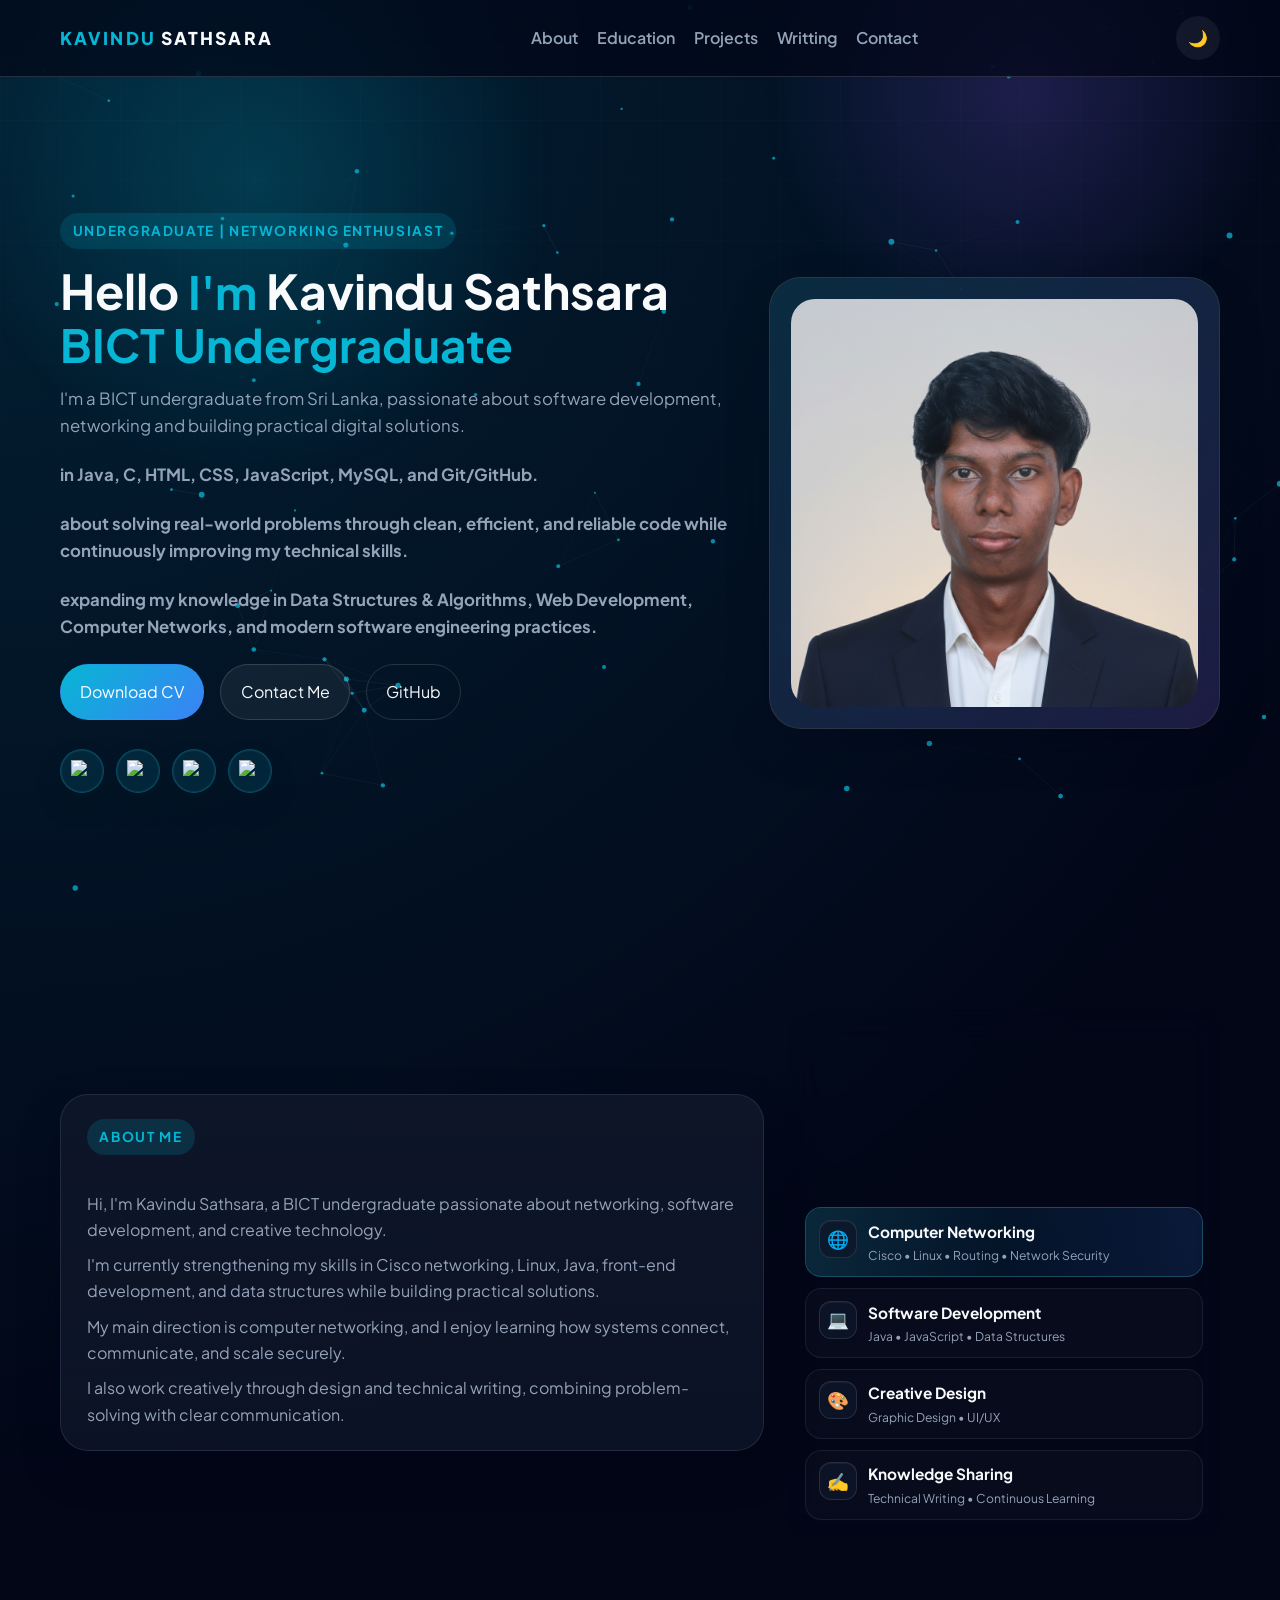
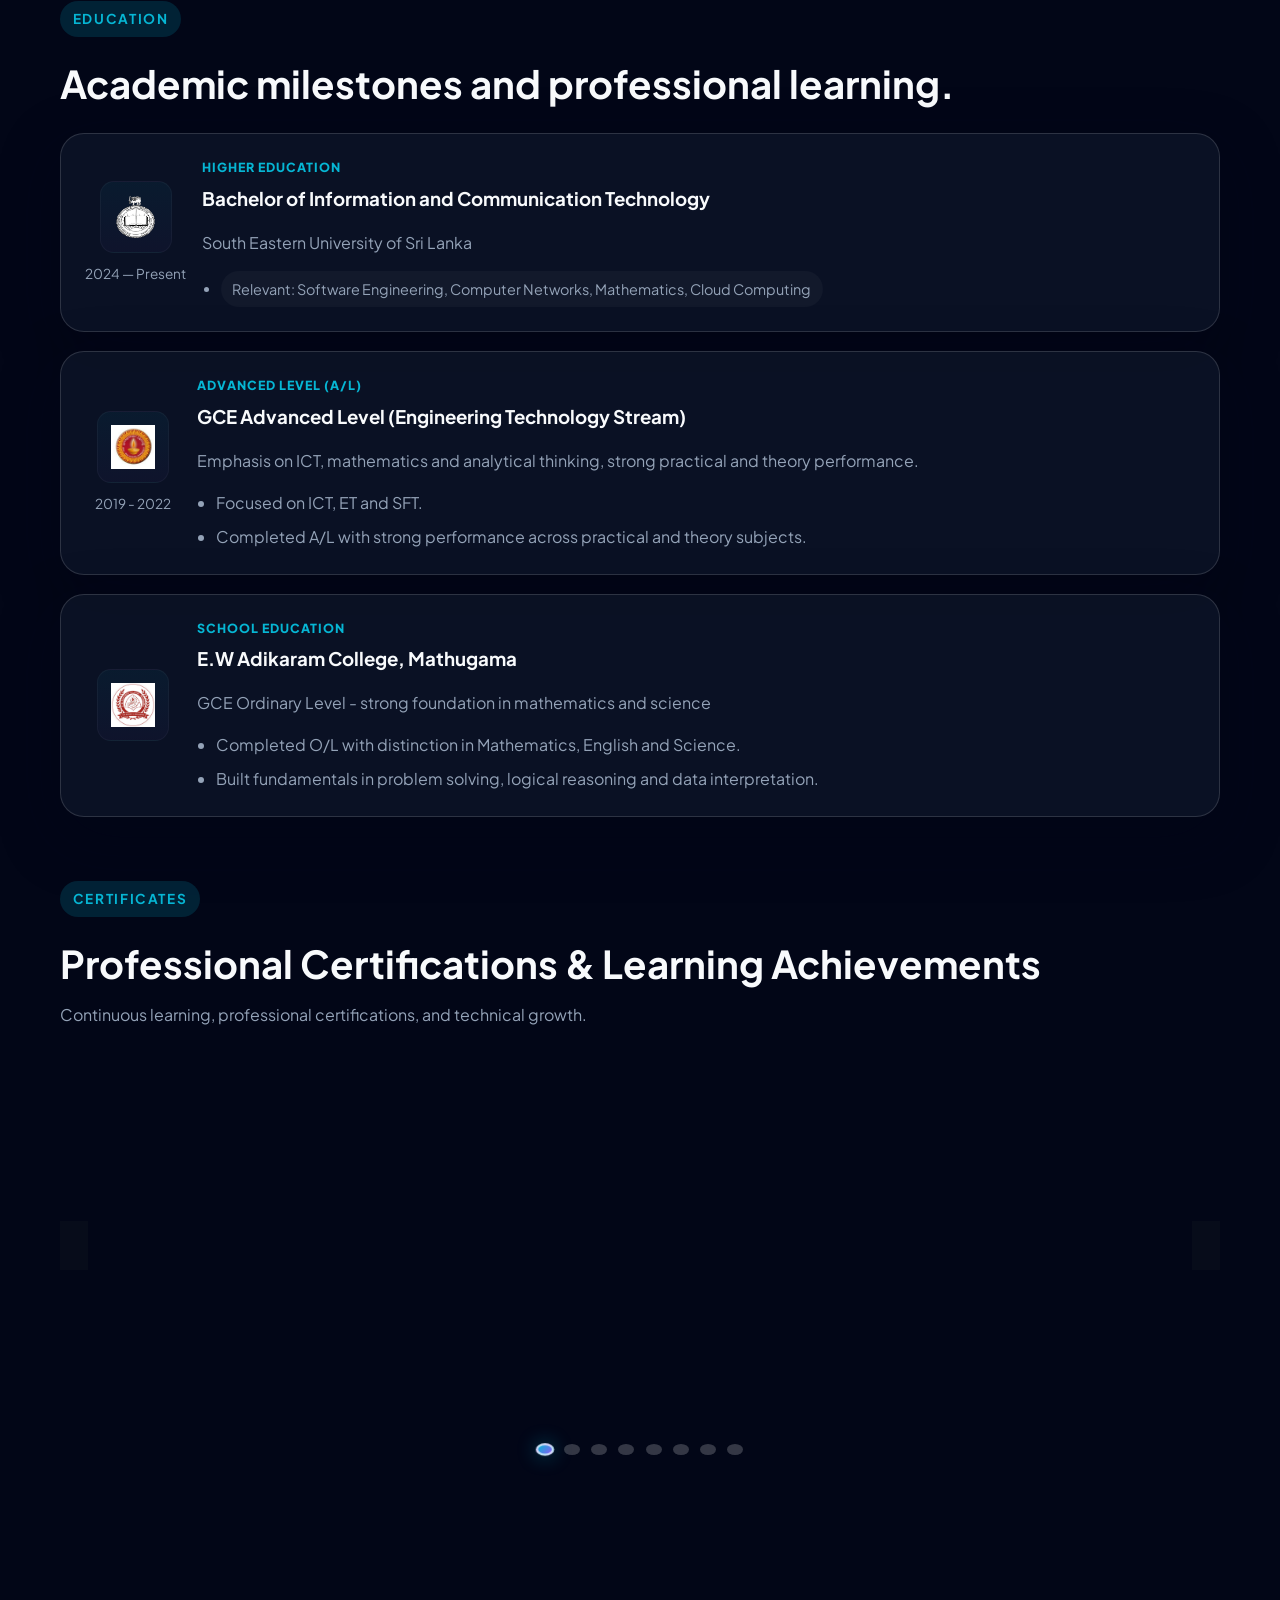
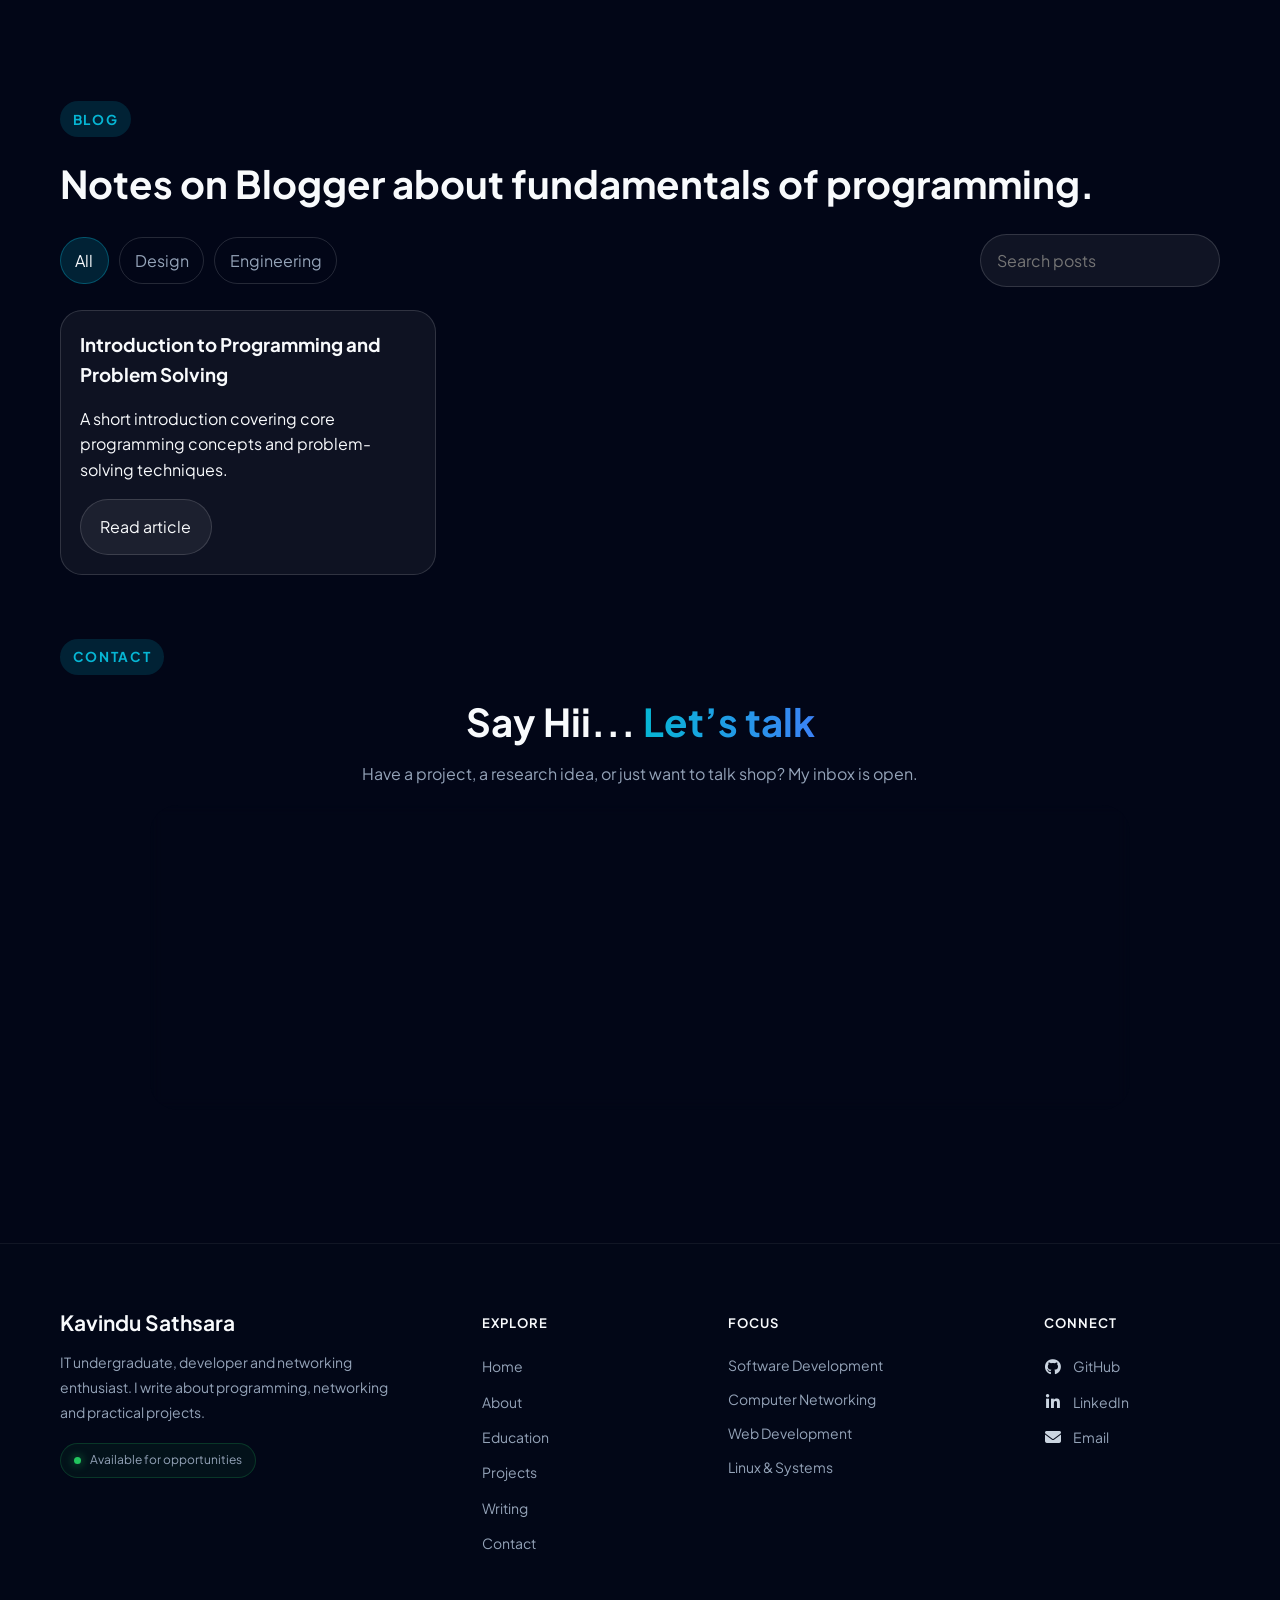
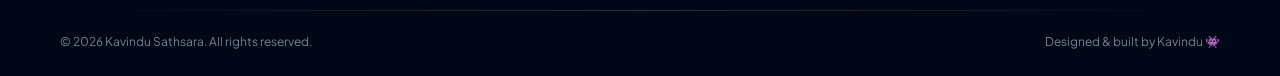
==== index.html @ 5a69f0b5 "Add files via upload" ====
<!DOCTYPE html>
<html lang="en">
  <head>
    <meta charset="UTF-8" />
    <meta name="viewport" content="width=device-width, initial-scale=1.0" />
    <meta name="description" content="A premium developer portfolio with glassmorphism, motion, and a polished dark/light experience." />
    <meta name="theme-color" content="#020617" />
    <meta property="og:title" content="Arielle Chen | Senior Frontend Engineer" />
    <meta property="og:description" content="Crafting elegant user experiences with modern frontend engineering." />
    <meta property="og:type" content="website" />
    <meta property="og:image" content="https://images.unsplash.com/photo-1516321497487-e288fb19713f?auto=format&fit=crop&w=1200&q=80" />
    <meta name="twitter:card" content="summary_large_image" />
    <meta name="twitter:title" content="Arielle Chen | Senior Frontend Engineer" />
    <meta name="twitter:description" content="Crafting elegant user experiences with modern frontend engineering." />
    <link rel="canonical" href="https://example.com/" />
    <link rel="preconnect" href="https://fonts.googleapis.com" />
    <link rel="preconnect" href="https://fonts.gstatic.com" crossorigin />
    <link href="https://fonts.googleapis.com/css2?family=Fira+Code:wght@400;500;700&family=Outfit:wght@400;500;700;800&family=Plus+Jakarta+Sans:wght@400;500;600;700;800&display=swap" rel="stylesheet" />
    <link rel="stylesheet" href="css/style.css" />
    <link rel="stylesheet" href="css/animations.css" />
    <link rel="stylesheet" href="css/responsive.css" />
    <link rel="stylesheet" href="https://cdnjs.cloudflare.com/ajax/libs/font-awesome/6.7.2/css/all.min.css" />
    <title>Kavindu Sathsara | Undergraduate</title>
  </head>
  <body>
    <a class="skip-link" href="#main">Skip to content</a>
    <div class="progress-bar"></div>
    <div class="preloader"><div class="ring"></div></div>
    <canvas id="particles"></canvas>

    <div class="command-palette" id="command-palette">
      <div class="command-card">
        <input type="text" id="command-input" placeholder="Type a command or press Esc to close" aria-label="Command palette" />
        <div class="command-ops">
          <div class="command-item">Go to About</div>
          <div class="command-item">Go to Projects</div>
          <div class="command-item">Go to Contact</div>
        </div>
      </div>
    </div>

    <header class="header">
      <div class="container navbar">
        <a class="logo" href="#home" aria-label="Go to home"><span>Kavindu </span>SATHSARA</a>
        <nav class="nav-links" aria-label="Primary navigation">
          <a href="#about">About</a>
          <a href="#education">Education</a>
          <a href="#projects">Projects</a>
          <a href="#blog">Writting</a>
          <a href="#contact">Contact</a>
        </nav>
        <div class="nav-actions">
          <button class="theme-toggle" type="button" aria-label="Toggle theme">🌙</button>
          <button class="menu-toggle" type="button" aria-label="Open menu">☰</button>
        </div>
      </div>
      <div class="container mobile-nav">
        <a href="#about">About</a>
        <a href="#education">Education</a>
        <a href="#projects">Projects</a>
        <a href="#blog">Writting</a>
        <a href="#contact">Contact</a>
      </div>
    </header>

    <main id="main">
      <section id="home" class="hero section-shell">
        <div class="container hero-grid">
          <div class="hero-copy reveal">
            <div class="section-eyebrow">Undergraduate | Networking Enthusiast </div>
            <h1>Hello <span class="accent">I'm</span> Kavindu Sathsara<br /><span class="accent" data-typing>Undergraduate</span></h1>
            <p>I'm a BICT undergraduate from Sri Lanka, passionate about software development, networking and building practical digital solutions.</p>
            <p><strong> in Java, C, HTML, CSS, JavaScript, MySQL, and Git/GitHub.</strong></p>
            <p><strong> about solving real-world problems through clean, efficient, and reliable code while continuously improving my technical skills.</strong></p>
            <p><strong> expanding my knowledge in Data Structures & Algorithms, Web Development, Computer Networks, and modern software engineering practices.</strong></p>
            </p>
            <div class="hero-actions">
              <a class="btn btn-primary magnetic" href="assets/Resume.pdf" download>Download CV</a>
              <a class="btn btn-secondary magnetic" href="#contact">Contact Me</a>
              <a class="btn btn-ghost magnetic" href="https://github.com/Kavindu-Sathsara" target="_blank" rel="noreferrer">GitHub</a>
            </div>
            <div class="social-row">
              <a class="social-pill" href="https://github.com/Kavindu-Sathsara" target="_blank" rel="noreferrer" aria-label="GitHub">
                <img src="https://img.icons8.com/ios-glyphs/48/000000/github.png" alt="GitHub" width="22" height="22" />
              </a>
              <a class="social-pill" href="https://www.linkedin.com/in/kavindu-sathsara-393956353/?skipRedirect=true" target="_blank" rel="noreferrer" aria-label="LinkedIn">
                <img src="https://img.icons8.com/ios-glyphs/48/000000/linkedin.png" alt="LinkedIn" width="22" height="22" />
              </a>
              <a class="social-pill" href="mailto:sathsara77kavindu@gmail.com" aria-label="Email">
                <img src="https://img.icons8.com/ios-glyphs/48/000000/email.png" alt="Email" width="22" height="22" />
              </a>
              <a class="social-pill" href="https://www.blogger.com/profile/10187945015460676433" target="_blank" rel="noreferrer" aria-label="Blogger">
                <img src="https://img.icons8.com/ios-glyphs/48/000000/blogger.png" alt="Blogger" width="22" height="22" />
              </a>
            </div>
          </div>
          <div class="hero-visual reveal">
            <div class="orb blob"></div>
            <div class="hero-card glass">
              <img class="hero-image" src="./assets/images/heroimg.jpg" alt="Portrait of Arielle Chen" loading="eager" />
            </div>
          </div>
        </div>
      </section>

      <section id="about" class="section-shell">
        <div class="container about-grid">
          <div class="section-card reveal about-content">
            <div class="section-heading">
              <div class="section-eyebrow">About Me</div>
            </div>

            <div class="about-summary">
              <p>Hi, I'm Kavindu Sathsara, a BICT undergraduate passionate about networking, software development, and creative technology.</p>
              <p>I'm currently strengthening my skills in Cisco networking, Linux, Java, front-end development, and data structures while building practical solutions.</p>
              <p>My main direction is computer networking, and I enjoy learning how systems connect, communicate, and scale securely.</p>
              <p>I also work creatively through design and technical writing, combining problem-solving with clear communication.</p>
            </div>
          </div>

          <aside class="focus-panel reveal" aria-label="My focus areas">
            <div class="focus-card glass">
              <div class="focus-header">
                <span class="focus-kicker">Core strengths</span>
                <h3>MY FOCUS</h3>
              </div>

              <div class="network-visual" aria-hidden="true">
                <span class="node node-1"></span>
                <span class="node node-2"></span>
                <span class="node node-3"></span>
                <span class="node node-4"></span>
                <span class="node node-5"></span>
                <span class="connection c-1"></span>
                <span class="connection c-2"></span>
                <span class="connection c-3"></span>
                <span class="connection c-4"></span>
              </div>

              <div class="focus-list">
                <article class="focus-item focus-primary">
                  <div class="focus-icon">🌐</div>
                  <div class="focus-copy">
                    <h4>Computer Networking</h4>
                    <p>Cisco • Linux • Routing • Network Security</p>
                  </div>
                </article>

                <article class="focus-item">
                  <div class="focus-icon">💻</div>
                  <div class="focus-copy">
                    <h4>Software Development</h4>
                    <p>Java • JavaScript • Data Structures</p>
                  </div>
                </article>

                <article class="focus-item">
                  <div class="focus-icon">🎨</div>
                  <div class="focus-copy">
                    <h4>Creative Design</h4>
                    <p>Graphic Design • UI/UX</p>
                  </div>
                </article>

                <article class="focus-item">
                  <div class="focus-icon">✍️</div>
                  <div class="focus-copy">
                    <h4>Knowledge Sharing</h4>
                    <p>Technical Writing • Continuous Learning</p>
                  </div>
                </article>
              </div>
            </div>
          </aside>
        </div>
      </section>

      <section id="education" class="section-shell">
        <div class="container">
          <div class="section-heading reveal">
            <div class="section-eyebrow">Education</div>
            <h2>Academic milestones and professional learning.</h2>
          </div>

          <div class="education-stack reveal">
            <article class="education-card section-card">
              <div class="edu-card">
                <div class="edu-media">
                  <div class="edu-icon">
                    <img src="./assets/icons/SEUSL.png" alt="University logo" />
                  </div>
                  <div class="edu-dates">2024 — Present</div>
                </div>
                <div class="edu-content">
                  <div class="edu-eyebrow">Higher Education</div>
                  <h3>Bachelor of Information and Communication Technology</h3>
                  <p class="muted">South Eastern University of Sri Lanka</p>
                  <ul class="edu-tags">
                    <li>Relevant: Software Engineering, Computer Networks, Mathematics, Cloud Computing</li>
                  </ul>
                </div>
              </div>
            </article>

            <article class="education-card section-card">
              <div class="edu-card">
                <div class="edu-media">
                  <div class="edu-icon">
                    <img src="./assets/icons/Ananda.jpg" alt="A/L logo" />
                  </div>
                  <div class="edu-dates">2019 - 2022</div>
                </div>
                <div class="edu-content">
                  <div class="edu-eyebrow">Advanced Level (A/L)</div>
                  <h3>GCE Advanced Level (Engineering Technology Stream)</h3>
                  <p class="muted">Emphasis on ICT, mathematics and analytical thinking, strong practical and theory performance.</p>
                  <ul>
                    <li>Focused on ICT, ET and SFT.</li>
                    <li>Completed A/L with strong performance across practical and theory subjects.</li>
                  </ul>
                </div>
              </div>
            </article>

            <article class="education-card section-card">
              <div class="edu-card">
                <div class="edu-media">
                  <div class="edu-icon">
                    <img src="./assets/icons/Adikaram.jpg" alt="School logo" />
                  </div>
                </div>
                <div class="edu-content">
                  <div class="edu-eyebrow">School Education</div>
                  <h3>E.W Adikaram College, Mathugama</h3>
                  <p class="muted">GCE Ordinary Level - strong foundation in mathematics and science</p>
                  <ul>
                    <li>Completed O/L with distinction in Mathematics, English and Science.</li>
                    <li>Built fundamentals in problem solving, logical reasoning and data interpretation.</li>
                  </ul>
                </div>
              </div>
            </article>
          </div>
        </div>
      </section>

      <section id="certificates" class="section-shell">
        <div class="container">
          <div class="section-heading reveal">
            <div class="section-eyebrow">Certificates</div>
            <h2>Professional Certifications &amp; Learning Achievements</h2>
            <p>Continuous learning, professional certifications, and technical growth.</p>
          </div>

          <div class="certificate-carousel reveal">
            <div class="certificate-viewport">
              <div class="certificate-track" id="certificate-carousel" aria-live="polite">
                <!-- Slides populated by JavaScript -->
              </div>

              <button class="carousel-control carousel-prev" type="button" aria-label="Previous certificate">❮</button>
              <button class="carousel-control carousel-next" type="button" aria-label="Next certificate">❯</button>
            </div>

            <div class="carousel-indicators" id="carousel-indicators" aria-label="Certificate slides"></div>
          </div>
        </div>
      </section>

      <section id="skills" class="section-shell">
        <div class="container">
          <div class="section-heading reveal">
            <!-- <div class="section-eyebrow">Skills</div> -->

          </div>
          <div class="skill-carousel reveal" aria-label="Skills carousel">
            <div class="skill-track">
              <span class="skill-pill html"><img src="https://img.icons8.com/color/48/000000/html-5--v1.png" alt="HTML" /><span>HTML</span></span>
              <span class="skill-pill css"><img src="https://img.icons8.com/color/48/000000/css3.png" alt="CSS" /><span>CSS</span></span>
              <span class="skill-pill js"><img src="https://img.icons8.com/color/48/000000/javascript.png" alt="JavaScript" /><span>JavaScript</span></span>
              <span class="skill-pill java"><img src="https://img.icons8.com/color/48/000000/java-coffee-cup-logo.png" alt="Java" /><span>Java</span></span>
              <span class="skill-pill javafx"><img src="https://img.icons8.com/color/48/000000/java-coffee-cup-logo.png" alt="JavaFX" /><span>JavaFX</span></span>
              <span class="skill-pill python"><img src="https://img.icons8.com/color/48/000000/python.png" alt="Python" /><span>Python</span></span>
              <span class="skill-pill git"><img src="https://img.icons8.com/color/48/000000/git.png" alt="Git" /><span>Git</span></span>
              <span class="skill-pill github"><img src="https://img.icons8.com/ios-glyphs/48/000000/github.png" alt="GitHub" /><span>GitHub</span></span>
              <span class="skill-pill html"><img src="https://img.icons8.com/color/48/000000/html-5--v1.png" alt="HTML" /><span>HTML</span></span>
              <span class="skill-pill css"><img src="https://img.icons8.com/color/48/000000/css3.png" alt="CSS" /><span>CSS</span></span>
              <span class="skill-pill js"><img src="https://img.icons8.com/color/48/000000/javascript.png" alt="JavaScript" /><span>JavaScript</span></span>
              <span class="skill-pill java"><img src="https://img.icons8.com/color/48/000000/java-coffee-cup-logo.png" alt="Java" /><span>Java</span></span>
              <span class="skill-pill javafx"><img src="https://img.icons8.com/color/48/000000/java-coffee-cup-logo.png" alt="JavaFX" /><span>JavaFX</span></span>
              <span class="skill-pill python"><img src="https://img.icons8.com/color/48/000000/python.png" alt="Python" /><span>Python</span></span>
              <span class="skill-pill git"><img src="https://img.icons8.com/color/48/000000/git.png" alt="Git" /><span>Git</span></span>
              <span class="skill-pill github"><img src="https://img.icons8.com/ios-glyphs/48/000000/github.png" alt="GitHub" /><span>GitHub</span></span>
            </div>
          </div>
        </div>
      </section>

      <!-- <section id="projects" class="section-shell">
        <div class="container">
          <div class="section-heading reveal">
            <div class="section-eyebrow">Projects</div>
            <h2>Selected work with measurable product impact.</h2>
            <p>Each project balances storytelling, precision engineering, and a strong product lens.</p>
          </div>
          <div class="filter-row reveal">
            <div class="filter-group">
              <button class="filter-chip active" type="button" data-filter="all">All</button>
              <button class="filter-chip" type="button" data-filter="web">Web</button>
              <button class="filter-chip" type="button" data-filter="security">Security</button>
              <button class="filter-chip" type="button" data-filter="product">Product</button>
            </div>
            <input class="search-input" id="project-search" type="search" placeholder="Search projects" aria-label="Search projects" />
          </div>
          <div class="project-grid">
            <article class="project-card section-card reveal" data-category="web" data-title="NeonOS" data-summary="A terminal-inspired operating system UI with immersive motion." tabindex="0">
              <h3>NeonOS</h3>
              <p>A terminal-inspired operating system UI with immersive motion.</p>
              <div class="meta"><span class="badge">HTML5</span><span class="badge">CSS3</span><span class="badge">JS</span></div>
              <div class="actions"><a class="btn btn-primary" href="#">Live Demo</a><a class="btn btn-ghost" href="#">GitHub</a></div>
            </article>
            <article class="project-card section-card reveal" data-category="security" data-title="Signal Vault" data-summary="A secure dashboard for privacy workflows and threat analytics." tabindex="0">
              <h3>Signal Vault</h3>
              <p>A secure dashboard for privacy workflows and threat analytics.</p>
              <div class="meta"><span class="badge">Security</span><span class="badge">Analytics</span></div>
              <div class="actions"><a class="btn btn-primary" href="#">Live Demo</a><a class="btn btn-ghost" href="#">GitHub</a></div>
            </article>
            <article class="project-card section-card reveal" data-category="product" data-title="Lumen Commerce" data-summary="Commerce experience focused on high-conversion storytelling." tabindex="0">
              <h3>Lumen Commerce</h3>
              <p>Commerce experience focused on high-conversion storytelling.</p>
              <div class="meta"><span class="badge">UX</span><span class="badge">Design</span><span class="badge">Performance</span></div>
              <div class="actions"><a class="btn btn-primary" href="#">Live Demo</a><a class="btn btn-ghost" href="#">GitHub</a></div>
            </article>
          </div>
        </div>
      </section> -->

      <section id="blog" class="section-shell">
        <div class="container">
          <div class="section-heading reveal">
            <div class="section-eyebrow">Blog</div>
            <h2>Notes on Blogger about fundamentals of programming.</h2>
          </div>
          <div class="filter-row reveal">
            <div class="filter-group">
              <button class="filter-chip active blog-filter" type="button" data-filter="all">All</button>
              <button class="filter-chip blog-filter" type="button" data-filter="design">Design</button>
              <button class="filter-chip blog-filter" type="button" data-filter="engineering">Engineering</button>
            </div>
            <input class="search-input" id="blog-search" type="search" placeholder="Search posts" aria-label="Search blog posts" />
          </div>
          <div class="blog-grid">
            <article class="blog-card reveal">
              <h3>Introduction to Programming and Problem Solving</h3>
              <p class="muted">A short introduction covering core programming concepts and problem-solving techniques.</p>
              <div class="actions"><a class="btn btn-secondary" href="https://kstechnexus.blogspot.com/2026/08/introduction-to-programming-and-problem.html" target="_blank" rel="noreferrer">Read article</a></div>
            </article>
          </div>
        </div>
      </section>

      <section id="contact" class="section-shell">
        <div class="container">
          <div class="section-heading reveal">
            <div class="section-eyebrow">Contact</div>
            <h2 class="contact-title">Say Hii... <span class="gradient">Let’s talk</span></h2>
            <p class="contact-sub">Have a project, a research idea, or just want to talk shop? My inbox is open.</p>
          </div>

          <div class="contact-hero glass reveal">
            <div class="contact-actions">
              <a class="btn btn-whatsapp" href="https://wa.me/94774213415" target="_blank" rel="noreferrer">WhatsApp Me</a>
              <a class="btn btn-outline" href="mailto:sathsaraa77kavindu@gmail.com">Schedule a Meeting</a>
            </div>

            <div class="contact-pills">
              <a class="contact-pill" href="mailto:sathsaraa77kavindu@gmail.com">✉ sathsaraa77kavindu@gmail.com</a>
              <div class="contact-pill">📞 +94 774 213 415</div>
              <div class="contact-pill">📍 Colombo, Sri Lanka</div>
            </div>

            <div class="contact-social">
              <a class="social-pill" href="https://github.com/Kavindu-Sathsara" target="_blank" rel="noreferrer"><img src="https://img.icons8.com/ios-glyphs/48/000000/github.png" alt="GitHub" width="20" height="20"/></a>
              <a class="social-pill" href="https://www.linkedin.com/in/kavindu-sathsara-393956353/?skipRedirect=true" target="_blank" rel="noreferrer"><img src="https://img.icons8.com/ios-glyphs/48/000000/linkedin.png" alt="LinkedIn" width="20" height="20"/></a>
              <a class="social-pill" href="mailto:sathsaraa77kavindu@gmail.com" aria-label="Email"><img src="https://img.icons8.com/ios-glyphs/48/000000/email.png" alt="Email" width="20" height="20"/></a>
              <a class="social-pill" href="https://www.blogger.com/profile/10187945015460676433" target="_blank" rel="noreferrer"><img src="https://img.icons8.com/ios-glyphs/48/000000/blogger.png" alt="Blogger" width="20" height="20"/></a>
            </div>
          </div>
        </div>
      </section>
    </main>

    <footer class="site-footer">
      <div class="container footer-main">

        <!-- Brand / About -->
        <div class="footer-brand">
          <!-- <a href="#home" class="footer-logo">KS</a> -->

          <h3>Kavindu Sathsara</h3>

          <p>
            IT undergraduate, developer and networking enthusiast.
            I write about programming, networking and practical projects.
          </p>

          <div class="footer-status">
            <span class="status-dot"></span>
            <span>Available for opportunities</span>
          </div>
        </div>

        <!-- Navigation -->
        <div class="footer-column">
          <h4>Explore</h4>

          <nav class="footer-nav">
            <a href="#home">Home</a>
            <a href="#about">About</a>
            <a href="#education">Education</a>
            <a href="#projects">Projects</a>
            <a href="#blog">Writing</a>
            <a href="#contact">Contact</a>
          </nav>
        </div>

        <!-- Focus -->
        <div class="footer-column">
          <h4>Focus</h4>

          <ul>
            <li>Software Development</li>
            <li>Computer Networking</li>
            <li>Web Development</li>
            <li>Linux &amp; Systems</li>
          </ul>
        </div>

        <!-- Connect -->
        <div class="footer-column">
          <h4>Connect</h4>

          <div class="footer-socials">

            <a
              href="https://github.com/Kavindu-Sathsara"
              target="_blank"
              rel="noopener noreferrer"
              aria-label="GitHub"
            >
              <i class="fa-brands fa-github"></i>
              <span>GitHub</span>
            </a>

            <a
              href="https://www.linkedin.com/in/kavindu-sathsara-393956353/"
              target="_blank"
              rel="noopener noreferrer"
              aria-label="LinkedIn"
            >
              <i class="fa-brands fa-linkedin-in"></i>
              <span>LinkedIn</span>
            </a>

            <a
              href="mailto:sathsara77kavindu@gmail.com"
              aria-label="Email"
            >
              <i class="fa-solid fa-envelope"></i>
              <span>Email</span>
            </a>

          </div>
        </div>

      </div>

      <div class="container">
        <div class="footer-sep"></div>
      </div>

      <div class="container footer-bottom">

        <p>
          © <span id="year"></span> Kavindu Sathsara.
          All rights reserved.
        </p>

        <p class="footer-made">
          Designed &amp; built by Kavindu 👾
        </p>

      </div>
    </footer>

    <button class="back-to-top" type="button" aria-label="Back to top">↑</button>
    <div class="toast" role="status" aria-live="polite"></div>

    <div class="modal-backdrop" id="project-modal" aria-hidden="true">
      <div class="modal" role="dialog" aria-modal="true">
        <div class="modal-header">
          <h3>Project preview</h3>
          <button class="close-btn" type="button" aria-label="Close preview">×</button>
        </div>
      </div>
    </div>

    <div class="modal-backdrop" id="lightbox" aria-hidden="true">
      <div class="modal">
        <div class="modal-header">
          <h3>Photography preview</h3>
          <button class="close-btn" type="button" aria-label="Close preview">×</button>
        </div>
        <img src="" alt="Photography preview" />
      </div>
    </div>

    <script src="js/main.js"></script>
    <script src="js/cursor.js"></script>
    <script src="js/particles.js"></script>
    <script src="js/theme.js"></script>
    <script src="js/navigation.js"></script>
    <script src="js/about.js"></script>
    <script src="js/projects.js"></script>
    <script src="js/gallery.js"></script>
    <script src="js/blog.js"></script>
    <script src="js/typing.js"></script>
    <script src="js/contact.js"></script>
    <script src="js/github.js"></script>
    <script src="js/command.js"></script>
    <script src="js/certificates.js"></script>
  </body>
</html>
---- css/style.css ----
:root {
  color-scheme: dark;
  --bg: #020617;
  --bg-elevated: rgba(15, 23, 42, 0.72);
  --bg-soft: rgba(15, 23, 42, 0.45);
  --text: #f8fafc;
  --muted: #94a3b8;
  --primary: #06b6d4;
  --secondary: #3b82f6;
  --accent: #8b5cf6;
  --border: rgba(255,255,255,0.14);
  --shadow: 0 20px 60px rgba(2, 6, 23, 0.35);
  --radius: 24px;
}

:root.light-theme {
  color-scheme: light;
  --bg: #f8fafc;
  --bg-elevated: rgba(255, 255, 255, 0.8);
  --bg-soft: rgba(248, 250, 252, 0.65);
  --text: #0f172a;
  --muted: #475569;
  --primary: #0891b2;
  --secondary: #2563eb;
  --accent: #7c3aed;
  --border: rgba(15, 23, 42, 0.08);
  --shadow: 0 20px 60px rgba(15, 23, 42, 0.12);
}

* { box-sizing: border-box; }
html { scroll-behavior: smooth; }
body {
  margin: 0;
  font-family: 'Plus Jakarta Sans', sans-serif;
  background: radial-gradient(circle at top left, rgba(6, 182, 212, 0.16), transparent 30%), var(--bg);
  color: var(--text);
  line-height: 1.6;
  overflow-x: hidden;
}

a { color: inherit; text-decoration: none; }
img { max-width: 100%; display: block; }
button, input, textarea, select { font: inherit; }

body::before {
  content: '';
  position: fixed;
  inset: 0;
  background-image: linear-gradient(rgba(255,255,255,0.025) 1px, transparent 1px), linear-gradient(90deg, rgba(255,255,255,0.025) 1px, transparent 1px);
  background-size: 60px 60px;
  mask-image: linear-gradient(to bottom, rgba(0,0,0,0.7), transparent 85%);
  pointer-events: none;
  z-index: -2;
}

body::after {
  content: '';
  position: fixed;
  inset: 0;
  background: radial-gradient(circle at 20% 20%, rgba(6,182,212,0.2), transparent 24%), radial-gradient(circle at 80% 10%, rgba(139,92,246,0.2), transparent 20%);
  pointer-events: none;
  z-index: -1;
}



.skip-link {
  position: absolute;
  left: -999px;
  top: auto;
}
.skip-link:focus { left: 1rem; top: 1rem; z-index: 999; }

.container { width: min(1160px, calc(100% - 1.5rem)); margin: 0 auto; }

.section-shell { padding: 2rem 0; position: relative; }
.section-heading { margin-bottom: 1.2rem; }
.section-eyebrow {
  display: inline-flex;
  align-items: center;
  gap: 0.5rem;
  padding: 0.45rem 0.8rem;
  border-radius: 999px;
  background: rgba(6,182,212,0.16);
  color: var(--primary);
  font-size: 0.85rem;
  font-weight: 700;
  letter-spacing: 0.12em;
  text-transform: uppercase;
  margin-bottom: 1rem;
}
.section-heading h2 { font-size: clamp(1.8rem, 3vw, 2.5rem); margin: 0 0 0.5rem; }
.section-heading p { color: var(--muted); max-width: 720px; margin: 0; }

.glass {
  background: var(--bg-elevated);
  backdrop-filter: blur(18px);
  -webkit-backdrop-filter: blur(18px);
  border: 1px solid var(--border);
  box-shadow: var(--shadow);
}

.btn {
  display: inline-flex;
  align-items: center;
  justify-content: center;
  gap: 0.6rem;
  min-height: 46px;
  padding: 0.9rem 1.2rem;
  border-radius: 999px;
  border: 1px solid transparent;
  cursor: pointer;
  transition: transform .25s ease, box-shadow .25s ease, background .25s ease, border-color .25s ease;
}
.btn:hover { transform: translateY(-2px); }
.btn-primary { background: linear-gradient(135deg, var(--primary), var(--secondary)); color: white; }
.btn-secondary { background: rgba(255,255,255,0.06); color: var(--text); border-color: var(--border); }
.btn-ghost { background: transparent; border-color: var(--border); color: var(--text); }

.progress-bar {
  position: fixed;
  inset: 0 0 auto 0;
  height: 3px;
  width: 0;
  z-index: 2000;
  background: linear-gradient(90deg, var(--primary), var(--accent));
  box-shadow: 0 0 20px rgba(6,182,212,.5);
}

.header {
  position: sticky;
  top: 0;
  z-index: 1000;
  backdrop-filter: blur(18px);
  background: rgba(2,6,23,0.7);
  border-bottom: 1px solid var(--border);
}
:root.light-theme .header { background: rgba(248, 250, 252, 0.76); }
.navbar {
  display: flex;
  align-items: center;
  justify-content: space-between;
  min-height: 76px;
}
.logo {
  font-size: 1.1rem;
  font-weight: 800;
  letter-spacing: 0.12em;
  text-transform: uppercase;
}
.logo span { color: var(--primary); }
.nav-links { display: flex; gap: 1.2rem; align-items: center; }
.nav-links a {
  color: var(--muted);
  font-weight: 600;
  position: relative;
  transition: color .25s ease;
}
.nav-links a::after {
  content: '';
  position: absolute;
  left: 0; bottom: -0.4rem;
  width: 100%; height: 2px;
  background: linear-gradient(90deg, var(--primary), var(--accent));
  transform: scaleX(0); transform-origin: center; transition: transform .25s ease;
}
.nav-links a:hover, .nav-links a.active { color: var(--text); }
.nav-links a:hover::after, .nav-links a.active::after { transform: scaleX(1); }

.nav-actions { display: flex; align-items: center; gap: 0.75rem; }
.theme-toggle, .menu-toggle { border: 0; background: rgba(255,255,255,0.06); color: var(--text); width: 44px; height: 44px; border-radius: 50%; cursor: pointer; }

.hero {
  min-height: 100vh;
  display: grid;
  align-items: center;
  padding: 3rem 0 6rem;
}
.hero-grid { display: grid; grid-template-columns: 1.2fr 0.8fr; gap: 2rem; align-items: center; }
.hero-copy h1 { font-size: clamp(2.2rem, 4vw, 3rem); line-height: 1.08; margin: 0 0 1rem; }
.hero-copy .accent { color: var(--primary); font-size: 0.95em; }
.hero-copy [data-typing] {
  display: inline-block;
  min-width: 0;
  white-space: nowrap;
  vertical-align: bottom;
}
.hero-copy p { font-size: 1.05rem; color: var(--muted); margin-bottom: 1.4rem; }
.hero-actions { display: flex; flex-wrap: wrap; gap: 1rem; margin-bottom: 1.8rem; }
.hero-stats { display: grid; grid-template-columns: repeat(3, minmax(0, 1fr)); gap: 0.8rem; }
.stat-card { padding: 1rem; border-radius: 18px; background: rgba(255,255,255,0.06); border: 1px solid var(--border); }
.stat-card strong { display: block; font-size: 1.2rem; }
.stat-card span { color: var(--muted); font-size: 0.85rem; }

.hero-visual {
  position: relative;
  display: flex;
  justify-content: center;
  align-items: center;
  width: min(100%, 520px);
  margin: 0 auto;
}
.orb {
  position: absolute; inset: auto auto 0 0; width: 220px; height: 220px; border-radius: 50%; background: radial-gradient(circle, rgba(6,182,212,.28), transparent 70%); filter: blur(10px); z-index: 0;
}
.hero-card {
  position: relative; z-index: 1; width: min(100%, 520px);
  max-width: 100%;
  padding: 1.3rem;
  border-radius: 32px; overflow: hidden; border: 1px solid var(--border);
  transition: transform .25s ease, box-shadow .25s ease;
  box-shadow: 0 18px 45px rgba(2, 6, 23, 0.18);
}
.hero-card:hover {
  transform: translateY(-6px);
  box-shadow: 0 30px 60px rgba(2,6,23,0.45);
}
.hero-card::before {
  content: ''; position: absolute; inset: 0; background: linear-gradient(135deg, rgba(6,182,212,.2), rgba(139,92,246,.2)); opacity: .7; pointer-events: none;
}
.hero-image {
  display: block;
  width: 100%;
  height: auto;
  max-height: min(68vh, 720px);
  min-height: 280px;
  object-fit: cover;
  object-position: center;
  border-radius: 24px;
  background: rgba(15, 23, 42, 0.2);
  image-orientation: from-image;
}
.social-row { display: flex; gap: 0.75rem; margin-top: 1rem; }
.social-pill {
  width: 44px;
  height: 44px;
  border-radius: 50%;
  display: grid;
  place-items: center;
  background: rgba(6,182,212,0.12);
  border: 1px solid rgba(6,182,212,0.28);
  box-shadow: inset 0 0 0 1px rgba(255,255,255,0.06), 0 14px 35px rgba(0,0,0,0.08);
  transition: transform .25s ease, background .25s ease, border-color .25s ease, box-shadow .25s ease;
}
.social-pill:hover {
  transform: translateY(-2px);
  background: rgba(6,182,212,0.18);
  border-color: rgba(6,182,212,0.42);
  box-shadow: 0 16px 30px rgba(6,182,212,0.18);
}

.section-card {
  background: var(--bg-elevated);
  border: 1px solid var(--border);
  border-radius: var(--radius);
  padding: 1.5rem;
  box-shadow: var(--shadow);
}

.about-grid {
  display: grid;
  grid-template-columns: 1.55fr 0.95fr;
  gap: 1.5rem;
  align-items: center;
}
.about-content {
  padding: 1.5rem 1.6rem 1.4rem;
  border-radius: 28px;
  background: linear-gradient(180deg, rgba(15,23,42,0.88), rgba(15,23,42,0.72));
  border: 1px solid rgba(148,163,184,0.16);
  box-shadow: 0 18px 40px rgba(2,6,23,0.28);
  min-height: 0;
}
.about-summary {
  display: grid;
  gap: 0.55rem;
  margin-top: 0.6rem;
}
.about-summary p {
  margin: 0;
  color: var(--muted);
  font-size: 1rem;
  line-height: 1.65;
  max-width: 64ch;
}
.about-summary ul { list-style: none; padding: 0; margin: 0; display: grid; gap: 0.6rem; }
.about-summary li { display: flex; align-items: flex-start; gap: 0.75rem; padding-left: 1rem; color: var(--muted); position: relative; }
.about-summary li::before { content: '•'; position: absolute; left: 0; top: 0; color: var(--primary); }
.about-tabs { display: flex; flex-wrap: wrap; gap: 0.75rem; margin-bottom: 1rem; }
.about-tab { padding: 0.75rem 1rem; border-radius: 999px; border: 1px solid var(--border); background: rgba(255,255,255,0.04); color: var(--muted); cursor: pointer; }
.about-tab.active { color: var(--text); background: rgba(6,182,212,.16); border-color: rgba(6,182,212,.35); }
.about-panel { display: none; }
.about-panel.active { display: block; }

.focus-panel {
  display: flex;
  align-items: stretch;
}
.focus-card {
  position: relative;
  width: 100%;
  padding: 1.2rem 1rem 1rem;
  border-radius: 24px;
  border: 1px solid rgba(148,163,184,0.18);
  background: linear-gradient(180deg, rgba(12,18,31,0.82), rgba(15,23,42,0.7));
  box-shadow: 0 20px 44px rgba(2, 6, 23, 0.3), inset 0 1px 0 rgba(255,255,255,0.05);
  overflow: hidden;
  transition: transform 0.35s ease, border-color 0.35s ease, box-shadow 0.35s ease;
  display: flex;
  flex-direction: column;
  justify-content: center;
}
.focus-card:hover {
  transform: translateY(-6px);
  border-color: rgba(103,232,249,0.42);
  box-shadow: 0 24px 52px rgba(6,182,212,0.12), inset 0 1px 0 rgba(255,255,255,0.06);
}
.focus-header {
  position: relative;
  z-index: 1;
  margin-bottom: 0.7rem;
}
.focus-kicker {
  display: inline-block;
  margin-bottom: 0.2rem;
  color: var(--primary);
  font-size: 0.68rem;
  letter-spacing: 0.12em;
  text-transform: uppercase;
  font-weight: 700;
}
.focus-header h3 {
  margin: 0;
  font-size: 1.35rem;
  letter-spacing: 0.08em;
}

.network-visual {
  position: relative;
  height: 92px;
  margin: 0 0 0.85rem;
  border-radius: 16px;
  background: radial-gradient(circle at 20% 30%, rgba(34,211,238,0.16), transparent 32%), radial-gradient(circle at 70% 70%, rgba(59,130,246,0.12), transparent 40%);
  border: 1px solid rgba(103,232,249,0.08);
  overflow: hidden;
}
.network-visual::before {
  content: '';
  position: absolute;
  inset: 0;
  background-image: linear-gradient(rgba(103,232,249,0.08) 1px, transparent 1px), linear-gradient(90deg, rgba(103,232,249,0.08) 1px, transparent 1px);
  background-size: 26px 26px;
  mask-image: radial-gradient(circle at center, black 38%, transparent 100%);
  opacity: 0.5;
}
.node,
.connection {
  position: absolute;
  display: block;
}
.node {
  width: 9px;
  height: 9px;
  border-radius: 50%;
  background: rgba(103,232,249,0.9);
  box-shadow: 0 0 18px rgba(34,211,238,0.9);
  animation: pulseNode 3.2s ease-in-out infinite;
}
.node-1 { left: 18%; top: 52%; }
.node-2 { left: 38%; top: 28%; }
.node-3 { left: 50%; top: 66%; }
.node-4 { left: 72%; top: 34%; }
.node-5 { left: 82%; top: 60%; }
.connection {
  height: 1px;
  background: linear-gradient(90deg, rgba(125,211,252,0.04), rgba(125,211,252,0.7), rgba(125,211,252,0.04));
  transform-origin: left center;
  animation: swayLine 6s ease-in-out infinite alternate;
}
.c-1 { left: 18%; top: 52%; width: 22%; transform: rotate(18deg); }
.c-2 { left: 38%; top: 28%; width: 18%; transform: rotate(32deg); }
.c-3 { left: 50%; top: 66%; width: 22%; transform: rotate(-18deg); }
.c-4 { left: 72%; top: 34%; width: 16%; transform: rotate(18deg); }

.focus-list {
  position: relative;
  z-index: 1;
  display: grid;
  gap: 0.7rem;
}
.focus-item {
  display: flex;
  align-items: flex-start;
  gap: 0.7rem;
  padding: 0.72rem 0.8rem;
  border-radius: 16px;
  background: rgba(255,255,255,0.025);
  border: 1px solid rgba(148,163,184,0.12);
  transition: transform 0.3s ease, border-color 0.3s ease, background 0.3s ease;
  animation: focusIn 0.55s ease forwards;
  opacity: 0;
}
.focus-item:nth-child(2) { animation-delay: 0.08s; }
.focus-item:nth-child(3) { animation-delay: 0.16s; }
.focus-item:nth-child(4) { animation-delay: 0.24s; }
.focus-item:hover {
  transform: translateX(4px);
  background: rgba(6,182,212,0.06);
  border-color: rgba(103,232,249,0.28);
}
.focus-primary {
  position: relative;
  background: linear-gradient(135deg, rgba(6,182,212,0.1), rgba(59,130,246,0.08));
  border-color: rgba(103,232,249,0.26);
}
.focus-primary::after {
  content: '';
  position: absolute;
  inset: 0;
  border-radius: inherit;
  background: linear-gradient(90deg, rgba(103,232,249,0.08), transparent, rgba(59,130,246,0.08));
  pointer-events: none;
}
.focus-icon {
  position: relative;
  z-index: 1;
  display: grid;
  place-items: center;
  width: 38px;
  height: 38px;
  border-radius: 12px;
  background: rgba(15,23,42,0.78);
  border: 1px solid rgba(148,163,184,0.18);
  box-shadow: inset 0 1px 0 rgba(255,255,255,0.05);
  font-size: 1.1rem;
  transition: transform 0.3s ease;
}
.focus-item:hover .focus-icon {
  transform: translateY(-2px) scale(1.04);
}
.focus-copy {
  position: relative;
  z-index: 1;
  display: grid;
  gap: 0.12rem;
}
.focus-copy h4 {
  margin: 0;
  font-size: 0.96rem;
}
.focus-copy p {
  margin: 0;
  color: var(--muted);
  font-size: 0.76rem;
  line-height: 1.5;
}

.timeline { display: grid; gap: 0.9rem; }

@keyframes pulseNode {
  0%, 100% { transform: scale(1); opacity: 0.7; }
  50% { transform: scale(1.4); opacity: 1; }
}

@keyframes swayLine {
  0% { opacity: 0.3; filter: blur(0.3px); }
  100% { opacity: 0.85; filter: blur(0.8px); }
}

@keyframes focusIn {
  from {
    opacity: 0;
    transform: translateX(14px);
  }
  to {
    opacity: 1;
    transform: translateX(0);
  }
}
.timeline-item { padding: 1rem 1.1rem; border-left: 2px solid rgba(6,182,212,.25); margin-left: .3rem; }
.timeline-item strong { display: block; margin-bottom: 0.25rem; }
.timeline-item span { color: var(--primary); font-size: 0.92rem; }

.filter-row { display: flex; justify-content: space-between; align-items: center; gap: 1rem; flex-wrap: wrap; margin-bottom: 1.4rem; }
.filter-group { display: flex; flex-wrap: wrap; gap: 0.65rem; }
.filter-chip { border: 1px solid var(--border); color: var(--muted); background: transparent; padding: 0.6rem 0.9rem; border-radius: 999px; cursor: pointer; }
.filter-chip.active { background: rgba(6,182,212,.16); color: var(--text); border-color: rgba(6,182,212,.35); }
.search-input { min-width: 240px; padding: 0.8rem 1rem; border-radius: 999px; border: 1px solid var(--border); background: rgba(255,255,255,0.06); color: var(--text); }

.skill-grid, .project-grid, .card-grid, .blog-grid { display: grid; gap: 1rem; grid-template-columns: repeat(3, minmax(0, 1fr)); }
.skill-card, .project-card, .certificate-card, .photo-card, .blog-card, .testimonial-card, .faq-item, .service-card { padding: 1.2rem; border-radius: 22px; border: 1px solid var(--border); background: rgba(255,255,255,0.05); }
.skill-card h3, .project-card h3, .blog-card h3 { margin: 0 0 0.4rem; }
.skill-card p, .project-card p { color: var(--muted); }
.progress-track { width: 100%; height: 8px; border-radius: 999px; background: rgba(255,255,255,0.08); overflow: hidden; margin-top: 0.8rem; }
.progress-fill { height: 100%; width: 0; border-radius: inherit; background: linear-gradient(90deg, var(--primary), var(--accent)); transition: width .8s ease; }

.skill-carousel {
  overflow: hidden;
  margin-top: 2rem;
  padding: 1rem 0;
  position: relative;
  mask-image: linear-gradient(to right, transparent 0%, black 10%, black 90%, transparent 100%);
  -webkit-mask-image: linear-gradient(to right, transparent 0%, black 10%, black 90%, transparent 100%);
}
.skill-track {
  display: flex;
  align-items: center;
  gap: 1rem;
  padding-left: 2rem;
  animation: scrollSkills 18s linear infinite;
  will-change: transform;
}
.skill-pill {
  flex: 0 0 auto;
  display: inline-flex;
  align-items: center;
  justify-content: center;
  gap: 0.6rem;
  padding: 0.85rem 1.4rem;
  border-radius: 999px;
  border: 1px solid rgba(255,255,255,0.14);
  background: rgba(255,255,255,0.06);
  color: var(--text);
  font-weight: 700;
  letter-spacing: 0.02em;
  white-space: nowrap;
  transition: transform .25s ease, background .25s ease, border-color .25s ease;
}
.skill-pill img {
  width: 20px;
  height: 20px;
}
.skill-pill.html { background: rgba(227, 76, 38, 0.12); border-color: rgba(227, 76, 38, 0.3); }
.skill-pill.css { background: rgba(38, 77, 228, 0.12); border-color: rgba(38, 77, 228, 0.3); }
.skill-pill.js { background: rgba(247, 223, 30, 0.16); border-color: rgba(247, 223, 30, 0.36); }
.skill-pill.java, .skill-pill.javafx { background: rgba(52, 68, 96, 0.14); border-color: rgba(52, 68, 96, 0.28); }
.skill-pill.python { background: rgba(53, 114, 165, 0.14); border-color: rgba(53, 114, 165, 0.3); }
.skill-pill.git { background: rgba(240, 80, 73, 0.14); border-color: rgba(240, 80, 73, 0.3); }
.skill-pill.github { background: rgba(100, 116, 139, 0.14); border-color: rgba(100, 116, 139, 0.3); }
.skill-pill:hover {
  transform: translateY(-3px);
  background: rgba(6,182,212,0.16);
}

.education-grid, .certificate-grid {
  display: grid;
  grid-template-columns: repeat(3, minmax(0, 1fr));
  gap: 1.2rem;
}
.education-card h3, .certificate-card h3 {
  margin: 0 0 0.75rem;
}
.education-card p, .certificate-card p, .education-card li {
  color: var(--muted);
}
.education-card ul {
  margin: 1rem 0 0;
  padding-left: 1.2rem;
  list-style: disc;
  display: grid;
  gap: 0.55rem;
}
.certificate-card {
  min-height: 330px;
  display: flex;
  flex-direction: column;
  justify-content: space-between;
  background: linear-gradient(180deg, rgba(12, 24, 38, 0.82), rgba(15, 23, 42, 0.74));
  border: 1px solid rgba(148, 163, 184, 0.2);
  border-radius: 24px;
  padding: 1.5rem;
  position: relative;
  overflow: hidden;
  box-shadow: 0 20px 45px rgba(2, 6, 23, 0.35);
  backdrop-filter: blur(16px);
  -webkit-backdrop-filter: blur(16px);
  transition: transform 0.35s ease, border-color 0.35s ease, box-shadow 0.35s ease;
}

.certificate-card::before {
  content: '';
  position: absolute;
  inset: 0;
  background: linear-gradient(135deg, rgba(6,182,212,0.14), rgba(59,130,246,0.12), rgba(168,85,247,0.1));
  opacity: 0.9;
  z-index: 0;
}

.certificate-card::after {
  content: '';
  position: absolute;
  inset: 1px;
  border-radius: 23px;
  border: 1px solid rgba(255,255,255,0.06);
  z-index: 0;
}

.certificate-card > * {
  position: relative;
  z-index: 1;
}

.certificate-card:hover {
  transform: translateY(-8px) scale(1.01);
  border-color: rgba(103, 232, 249, 0.56);
  box-shadow: 0 26px 52px rgba(6, 182, 212, 0.18), 0 0 0 1px rgba(103, 232, 249, 0.12);
}

.certificate-card .certificate-header {
  display: flex;
  align-items: flex-start;
  justify-content: space-between;
  gap: 0.75rem;
}

.certificate-icon {
  width: 52px;
  height: 52px;
  display: grid;
  place-items: center;
  border-radius: 16px;
  font-size: 1.3rem;
  font-weight: 800;
  background: rgba(15, 23, 42, 0.72);
  border: 1px solid rgba(255,255,255,0.1);
  box-shadow: inset 0 1px 0 rgba(255,255,255,0.08), 0 18px 30px rgba(15, 23, 42, 0.2);
  color: var(--text);
}

.certificate-icon.networking { background: linear-gradient(135deg, rgba(6,182,212,0.18), rgba(59,130,246,0.2)); }
.certificate-icon.cloud { background: linear-gradient(135deg, rgba(130, 88, 255, 0.18), rgba(99, 102, 241, 0.2)); }
.certificate-icon.kubernetes { background: linear-gradient(135deg, rgba(34, 197, 94, 0.15), rgba(16, 185, 129, 0.25)); }
.certificate-icon.programming { background: linear-gradient(135deg, rgba(249, 115, 22, 0.17), rgba(251, 146, 60, 0.22)); }

.certificate-badge {
  display: inline-flex;
  align-items: center;
  padding: 0.45rem 0.7rem;
  border-radius: 999px;
  font-size: 0.72rem;
  font-weight: 700;
  letter-spacing: 0.08em;
  text-transform: uppercase;
  background: rgba(15, 23, 42, 0.52);
  border: 1px solid rgba(255,255,255,0.08);
  color: var(--primary);
}

.certificate-card h3 {
  color: var(--text);
  font-size: clamp(1.2rem, 2vw, 1.5rem);
  margin: 1rem 0 0.5rem;
  line-height: 1.35;
}

.certificate-meta {
  display: grid;
  gap: 0.45rem;
  color: var(--muted);
  font-size: 0.95rem;
}

.certificate-meta strong {
  color: var(--text);
  font-weight: 700;
}

.certificate-card .actions {
  margin-top: auto;
  display: flex;
  align-items: center;
  justify-content: space-between;
  gap: 0.8rem;
}

.certificate-link {
  display: inline-flex;
  align-items: center;
  justify-content: center;
  gap: 0.5rem;
  min-height: 46px;
  padding: 0.8rem 1.05rem;
  border-radius: 999px;
  border: 1px solid rgba(148,163,184,0.24);
  background: rgba(255,255,255,0.05);
  color: var(--text);
  font-weight: 700;
  transition: transform 0.25s ease, box-shadow 0.25s ease, border-color 0.25s ease, background 0.25s ease;
}

.certificate-link:hover {
  transform: translateY(-2px);
  background: linear-gradient(135deg, rgba(6,182,212,0.18), rgba(168,85,247,0.12));
  border-color: rgba(103, 232, 249, 0.55);
  box-shadow: 0 14px 26px rgba(6,182,212,0.18);
}

.certificate-link .link-arrow {
  font-size: 1.1rem;
  line-height: 1;
}

/* Carousel Styling */
.certificate-carousel {
  position: relative;
  margin-top: 2rem;
}

.certificate-viewport {
  position: relative;
  overflow: hidden;
  padding: 0.5rem 0 1rem;
  border-radius: 28px;
}

.certificate-track {
  display: flex;
  gap: 1.25rem;
  transition: transform 0.55s cubic-bezier(0.22, 1, 0.36, 1);
  will-change: transform;
  padding: 0.35rem 0.15rem 0.75rem;
}

.certificate-slide {
  flex: 0 0 calc((100% - (var(--visible-cards, 3) - 1) * 1.25rem) / var(--visible-cards, 3));
  min-width: 0;
  opacity: 0.92;
  transition: opacity 0.35s ease, transform 0.35s ease;
  animation: slideInCert 0.7s ease-out both;
}

.certificate-slide.is-active {
  opacity: 1;
}

@keyframes slideInCert {
  from {
    opacity: 0;
    transform: translateY(16px);
  }
  to {
    opacity: 1;
    transform: translateY(0);
  }
}

@media (max-width: 1100px) {
  .certificate-slide {
    --visible-cards: 2;
  }
}

@media (max-width: 760px) {
  .certificate-slide {
    --visible-cards: 1;
  }

  .certificate-card {
    min-height: 290px;
  }
}

.carousel-control {
  position: absolute;
  top: 50%;
  transform: translateY(-50%);
  width: 48px;
  height: 48px;
  border-radius: 50%;
  border: 1px solid rgba(148,163,184,0.26);
  background: rgba(10, 16, 28, 0.72);
  color: var(--text);
  cursor: pointer;
  display: flex;
  align-items: center;
  justify-content: center;
  font-size: 1.2rem;
  transition: all 0.3s ease;
  z-index: 10;
  backdrop-filter: blur(10px);
  -webkit-backdrop-filter: blur(10px);
}

.carousel-control:hover {
  background: rgba(6,182,212,0.12);
  border-color: rgba(103, 232, 249, 0.55);
  transform: translateY(-50%) scale(1.08);
  box-shadow: 0 0 20px rgba(6,182,212,0.2);
}

.carousel-control:active {
  transform: translateY(-50%) scale(0.96);
}

.carousel-prev {
  left: -20px;
}

.carousel-next {
  right: -20px;
}

@media (max-width: 900px) {
  .carousel-control {
    width: 40px;
    height: 40px;
    font-size: 1rem;
  }

  .carousel-prev { left: 8px; }
  .carousel-next { right: 8px; }
}

.carousel-indicators {
  display: flex;
  justify-content: center;
  gap: 0.7rem;
  margin-top: 0.75rem;
  flex-wrap: wrap;
}

.carousel-dot {
  width: 11px;
  height: 11px;
  border-radius: 50%;
  background: rgba(255,255,255,0.2);
  border: 2px solid transparent;
  cursor: pointer;
  transition: all 0.35s ease;
}

.carousel-dot:hover {
  background: rgba(6,182,212,0.38);
  transform: scale(1.15);
}

.carousel-dot.active {
  background: linear-gradient(135deg, var(--primary), var(--accent));
  border-color: rgba(255,255,255,0.7);
  box-shadow: 0 0 18px rgba(6,182,212,0.45);
  transform: scale(1.15);
}

@keyframes shimmer {
  0% {
    left: -100%;
  }
  100% {
    left: 100%;
  }
}

/* Stacked education layout (one card per row) */
.education-stack { display: grid; gap: 1.2rem; grid-template-columns: 1fr; }
.education-card .edu-card { display: flex; gap: 1rem; align-items: center; }
.edu-media { display: flex; flex-direction: column; align-items: center; gap: 0.6rem; min-width: 96px; }
.edu-icon { width: 72px; height: 72px; border-radius: 14px; display: grid; place-items: center; background: linear-gradient(180deg, rgba(6,182,212,0.06), rgba(139,92,246,0.04)); border: 1px solid rgba(255,255,255,0.04); }
.edu-icon img { width: 44px; height: 44px; display: block; }
.edu-dates { font-size: 0.85rem; color: var(--muted); text-align: center; }
.edu-content h3 { margin: 0 0 0.35rem; }
.edu-eyebrow { font-size: 0.78rem; color: var(--primary); font-weight: 800; letter-spacing: 0.08em; text-transform: uppercase; margin-bottom: 0.35rem; }
.edu-tags { list-style: none; padding: 0; margin: 0.5rem 0 0; display: flex; gap: 0.6rem; flex-wrap: wrap; }
.edu-tags li { background: rgba(255,255,255,0.03); padding: 0.4rem 0.7rem; border-radius: 999px; font-size: 0.9rem; color: var(--muted); }

@media (max-width: 740px) {
  .education-card .edu-card { flex-direction: column; align-items: flex-start; }
  .edu-media { flex-direction: row; gap: 0.8rem; align-items: center; min-width: auto; }
  .edu-dates { text-align: left; }
}

@keyframes scrollSkills {
  0% { transform: translateX(0); }
  100% { transform: translateX(-50%); }
}

@media (max-width: 740px) {
  .skill-track { animation-duration: 24s; gap: 0.9rem; padding-left: 1rem; }
  .skill-pill { padding: 0.75rem 1.1rem; font-size: 0.92rem; }
  .education-grid, .certificate-grid { grid-template-columns: 1fr; }
}

.project-card .meta { display: flex; flex-wrap: wrap; gap: .5rem; margin: 0.8rem 0; }
.badge { display: inline-block; margin-right: 0.4rem; padding: 0.3rem 0.56rem; border-radius: 999px; background: rgba(6,182,212,.16); color: var(--primary); font-size: .78rem; }
.actions { display: flex; gap: .6rem; flex-wrap: wrap; margin-top: 1rem; }

.modal-backdrop { position: fixed; inset: 0; background: rgba(2,6,23,0.8); display: none; align-items: center; justify-content: center; padding: 1rem; z-index: 3000; }
.modal-backdrop.open { display: flex; }
.modal { width: min(900px, 100%); max-height: 90vh; overflow: auto; border-radius: 28px; padding: 1.4rem; background: var(--bg-elevated); border: 1px solid var(--border); box-shadow: var(--shadow); }
.modal-header { display: flex; justify-content: space-between; align-items: center; margin-bottom: 1rem; }
.close-btn { border: 0; background: rgba(255,255,255,0.08); color: var(--text); width: 42px; height: 42px; border-radius: 50%; cursor: pointer; }

.gallery-grid { display: grid; grid-template-columns: repeat(3, minmax(0, 1fr)); gap: 1rem; }
.gallery-card img, .photo-card img { width: 100%; min-height: 210px; object-fit: cover; border-radius: 18px; }

.form-grid { display: grid; grid-template-columns: repeat(2, minmax(0, 1fr)); gap: 1rem; }
.field { display: flex; flex-direction: column; gap: 0.45rem; }
.field label { font-size: .92rem; color: var(--muted); }
.field input, .field textarea { width: 100%; border-radius: 16px; border: 1px solid var(--border); background: rgba(255,255,255,0.06); padding: 0.9rem 1rem; color: var(--text); }
.field textarea { min-height: 140px; resize: vertical; }
.field input:focus, .field textarea:focus { outline: 2px solid rgba(6,182,212,.3); border-color: var(--primary); }
.error { color: #fb7185; font-size: 0.86rem; }

.contact-grid { display: grid; grid-template-columns: 0.95fr 1.05fr; gap: 1.5rem; }
.contact-card { padding: 1.3rem; border-radius: 24px; background: rgba(255,255,255,0.04); border: 1px solid var(--border); }
.contact-list { display: grid; gap: .8rem; margin-top: 1rem; }
.map-frame { width: 100%; border: 0; border-radius: 18px; min-height: 240px; margin-top: 1rem; }
.mobile-nav { display: none; }
.mobile-nav.open { display: grid; gap: .7rem; padding: 0 0 1rem; }
.mobile-nav a { color: var(--muted); padding: .35rem 0; }

/* Contact hero styles */
.contact-hero {
  position: relative;
  padding: 3.2rem;
  text-align: center;
  border-radius: 28px;
  max-width: 980px;
  margin: 0 auto;
  backdrop-filter: blur(6px);
  -webkit-backdrop-filter: blur(6px);
  border: 1px solid rgba(255,255,255,0.03);
  background: transparent;
  display: flex;
  flex-direction: column;
  align-items: center;
}
.contact-hero::after {
  content: '';
  position: absolute;
  inset: -6px;
  border-radius: 32px;
  background: linear-gradient(90deg, rgba(6,182,212,0.04), rgba(139,92,246,0.04));
  filter: blur(14px);
  z-index: 0;
  pointer-events: none;
}
.contact-hero > * { position: relative; z-index: 1; }

/* Keep eyebrow left-aligned while centering other content */
.contact-hero .section-eyebrow { display: inline-flex; align-self: flex-start; margin: 0 0 0.8rem; }

/* Center the contact section heading (title + subtitle) but keep eyebrow left */
#contact .section-heading {
  display: flex;
  flex-direction: column;
  align-items: center;
  text-align: center;
}
#contact .section-heading .section-eyebrow {
  align-self: flex-start;
}
.contact-title { font-size: clamp(2rem, 4vw, 3.2rem); margin: 0.2rem 0 0.75rem; }
.contact-title .gradient { background: linear-gradient(90deg, var(--primary), var(--secondary)); -webkit-background-clip: text; background-clip: text; color: transparent; }
.contact-sub { color: var(--muted); max-width: 760px; margin: 0 0 1.6rem; }
.contact-actions { display: flex; gap: 1rem; justify-content: center; margin-bottom: 1.2rem; }
.btn-whatsapp { background: linear-gradient(90deg, #25D366, #1DA851); color: white; padding: 0.85rem 1.4rem; border-radius: 999px; border: 0; }
.btn-outline { background: transparent; border: 1px solid rgba(255,255,255,0.06); color: var(--text); padding: 0.85rem 1.2rem; border-radius: 999px; }
.contact-pills { display: flex; gap: 0.8rem; justify-content: center; margin-top: 0.8rem; flex-wrap: wrap; }
.contact-pill { display: inline-flex; align-items: center; gap: 0.6rem; padding: 0.6rem 1rem; border-radius: 999px; border: 1px solid rgba(255,255,255,0.04); background: rgba(255,255,255,0.02); color: var(--muted); }
.contact-social { display: flex; gap: 0.8rem; justify-content: center; margin-top: 1.2rem; }
.contact-social .social-pill { width: 48px; height: 48px; border-radius: 12px; display: grid; place-items: center; background: rgba(255,255,255,0.02); border: 1px solid rgba(255,255,255,0.04); }

@media (max-width: 740px) {
  .contact-hero { padding: 2rem; }
  .contact-actions { flex-direction: column; align-items: stretch; }
  .btn-whatsapp, .btn-outline { width: 100%; }
}

footer {
  padding: 3rem 0 2rem;
  background: rgba(2,6,23,0.88);
  border-top: 1px solid rgba(255,255,255,0.08);
}
.footer-shell {
  display: grid;
  grid-template-columns: minmax(220px, 1fr) repeat(2, minmax(180px, auto));
  gap: 1.5rem;
  align-items: start;
  padding-bottom: 1.5rem;
  border-bottom: 1px solid rgba(255,255,255,0.06);
}
.footer-brand {
  display: flex;
  gap: 1rem;
  align-items: center;
}
.footer-logo {
  width: 56px;
  height: 56px;
  display: grid;
  place-items: center;
  border-radius: 18px;
  background: linear-gradient(135deg, rgba(6,182,212,0.18), rgba(139,92,246,0.2));
  color: var(--text);
  font-size: 1.15rem;
  font-weight: 800;
  letter-spacing: 0.18em;
}
.footer-title {
  margin: 0 0 0.25rem;
  font-weight: 700;
  color: var(--text);
}
.footer-copy {
  margin: 0;
  color: var(--muted);
  max-width: 320px;
  line-height: 1.6;
}
.footer-nav,
.footer-social {
  display: flex;
  flex-direction: column;
  gap: 0.75rem;
}
.footer-nav a,
.footer-social a {
  color: var(--muted);
  transition: color .25s ease, transform .25s ease;
}
.footer-nav a:hover,
.footer-social a:hover {
  color: var(--text);
  transform: translateX(4px);
}
.footer-social a {
  position: relative;
}
.footer-social a::before {
  content: '•';
  position: absolute;
  left: -1.1rem;
  color: var(--primary);
}
.footer-note {
  margin-top: 1.5rem;
  display: flex;
  justify-content: center;
  color: var(--muted);
  font-size: 0.95rem;
}

@media (max-width: 900px) {
  .footer-shell {
    grid-template-columns: 1fr;
  }
  .footer-nav,
  .footer-social {
    flex-direction: row;
    flex-wrap: wrap;
  }
  .footer-social a::before {
    left: -0.9rem;
  }
}

/* =========================================
   FOOTER FIXES
========================================= */

.site-footer {
  position: relative;
  margin-top: 100px;
  padding: 65px 0 25px;
  background: rgba(3, 8, 24, 0.88);
  border-top: 1px solid rgba(255, 255, 255, 0.06);
  overflow: hidden;
}


/* =========================================
   MAIN FOOTER GRID
========================================= */

.footer-main {
  position: relative;
  z-index: 1;

  display: grid;
  grid-template-columns: 2fr 1fr 1.4fr 1fr;
  gap: 70px;

  align-items: start;
}


/* =========================================
   BRAND SECTION — FIXED
========================================= */

.footer-brand {
  display: grid;

  grid-template-columns: auto 1fr;
  grid-template-rows: auto auto auto;

  column-gap: 16px;
  row-gap: 10px;

  align-items: center;

  width: 100%;
  max-width: 390px;
}


/* KS logo */

.footer-brand .footer-logo {
  grid-column: 1;
  grid-row: 1;

  display: flex;
  align-items: center;
  justify-content: center;

  width: 52px;
  height: 52px;

  margin: 0;

  flex-shrink: 0;

  border-radius: 15px;

  background: linear-gradient(
    135deg,
    #172554,
    #0f172a
  );

  border: 1px solid rgba(96, 165, 250, 0.3);

  color: #fff;

  font-size: 18px;
  font-weight: 700;

  text-decoration: none;

  transition: all 0.3s ease;
}

.footer-brand .footer-logo:hover {
  transform: translateY(-3px);

  border-color: rgba(96, 165, 250, 0.7);

  box-shadow:
    0 10px 30px rgba(37, 99, 235, 0.2);
}


/* Name */

.footer-brand h3 {
  grid-column: 1;
  grid-row: 1;

  margin: 0;

  color: #f8fafc;

  font-size: 21px;
  font-weight: 650;

  line-height: 1.3;
}

/* If a logo is present as the first child, move the heading to the right column */
.footer-brand .footer-logo + h3 {
  grid-column: 2;
}


/* Description */

.footer-brand p {
  grid-column: 1 / -1;
  grid-row: 2;

  width: 100%;
  max-width: 380px;

  margin: 4px 0 0;

  color: #94a3b8;

  font-size: 14px;
  line-height: 1.8;
}


/* Status */

.footer-status {
  grid-column: 1 / -1;
  grid-row: 3;

  display: inline-flex;
  align-items: center;

  width: fit-content;

  gap: 9px;

  margin-top: 8px;
  padding: 8px 13px;

  border-radius: 999px;

  background: rgba(34, 197, 94, 0.06);

  border: 1px solid rgba(34, 197, 94, 0.2);

  color: #94a3b8;

  font-size: 12px;
  line-height: 1.4;
}


/* Green status dot */

.status-dot {
  width: 7px;
  height: 7px;

  flex-shrink: 0;

  border-radius: 50%;

  background: #22c55e;

  box-shadow:
    0 0 10px rgba(34, 197, 94, 0.7);

  animation: footerPulse 2s ease-in-out infinite;
}

@keyframes footerPulse {
  0%,
  100% {
    opacity: 1;
  }

  50% {
    opacity: 0.45;
  }
}


/* =========================================
   FOOTER COLUMNS
========================================= */

.footer-column {
  min-width: 0;
}

.footer-column h4 {
  margin: 4px 0 22px;

  color: #f8fafc;

  font-size: 13px;
  font-weight: 650;

  text-transform: uppercase;
  letter-spacing: 0.08em;
}


/* =========================================
   NAVIGATION
========================================= */

.footer-nav {
  display: flex;
  flex-direction: column;

  gap: 13px;
}

.footer-nav a {
  display: inline-block;

  width: fit-content;

  color: #94a3b8;

  font-size: 14px;

  text-decoration: none;

  transition:
    color 0.25s ease,
    transform 0.25s ease;
}

.footer-nav a:hover {
  color: #ffffff;

  transform: translateX(4px);
}


/* =========================================
   FOCUS
========================================= */

.footer-column ul {
  margin: 0;
  padding: 0;

  list-style: none;
}

.footer-column li {
  margin-bottom: 13px;

  color: #94a3b8;

  font-size: 14px;
  line-height: 1.5;
}


/* =========================================
   SOCIAL LINKS
========================================= */

.footer-socials {
  display: flex;
  flex-direction: column;

  gap: 13px;
}

.footer-socials a {
  display: flex;
  align-items: center;

  width: fit-content;

  gap: 11px;

  color: #94a3b8;

  font-size: 14px;

  text-decoration: none;

  transition:
    color 0.25s ease,
    transform 0.25s ease;
}

.footer-socials a i {
  width: 18px;

  color: #cbd5e1;

  font-size: 16px;

  text-align: center;

  transition: color 0.25s ease;
}

.footer-socials a:hover {
  color: #ffffff;

  transform: translateX(4px);
}

.footer-socials a:hover i {
  color: #60a5fa;
}


/* =========================================
   SEPARATOR
========================================= */

.footer-sep {
  height: 1px;

  margin-top: 55px;

  background: linear-gradient(
    90deg,
    transparent,
    rgba(148, 163, 184, 0.25),
    transparent
  );
}


/* =========================================
   FOOTER BOTTOM
========================================= */

.footer-bottom {
  display: flex;

  align-items: center;
  justify-content: space-between;

  gap: 20px;

  padding-top: 22px;
}

.footer-bottom p {
  margin: 0;

  color: #718096;

  font-size: 12px;
  line-height: 1.5;
}

.footer-made span {
  color: #60a5fa;
}


/* =========================================
   RESPONSIVE
========================================= */

@media (max-width: 950px) {

  .footer-main {
    grid-template-columns: 1.5fr 1fr 1fr;
    gap: 45px;
  }

  .footer-brand {
    grid-column: 1 / -1;

    max-width: 600px;
  }
}


@media (max-width: 650px) {

  .site-footer {
    margin-top: 70px;
    padding: 55px 0 22px;
  }

  .footer-main {
    grid-template-columns: 1fr 1fr;

    gap: 40px 30px;
  }

  .footer-brand {
    grid-column: 1 / -1;

    max-width: 100%;
  }

  .footer-bottom {
    flex-direction: column;

    align-items: flex-start;
  }

  .footer-sep {
    margin-top: 45px;
  }
}


@media (max-width: 420px) {

  .footer-main {
    grid-template-columns: 1fr;
  }

  .footer-brand {
    grid-column: auto;
  }
}
@media (max-width: 640px) {
  footer {
    padding: 2rem 0 1.5rem;
  }
  .footer-shell {
    gap: 1rem;
  }
  .footer-note {
    font-size: 0.9rem;
  }
}

#cursor-dot, #cursor-ring { position: fixed; pointer-events: none; z-index: 3001; border-radius: 50%; transform: translate(-50%, -50%); transition: transform .16s ease, width .2s ease, height .2s ease, background .2s ease; }
#cursor-dot { width: 8px; height: 8px; background: var(--primary); }
#cursor-ring { width: 38px; height: 38px; border: 1px solid rgba(255,255,255,.35); }
body.cursor-hidden #cursor-dot, body.cursor-hidden #cursor-ring { display: none; }
body.touch-device #cursor-dot, body.touch-device #cursor-ring { display: none; }

canvas#particles { position: fixed; inset: 0; z-index: -3; }

.preloader { position: fixed; inset: 0; background: var(--bg); display: grid; place-items: center; z-index: 4000; transition: opacity .4s ease, visibility .4s ease; }
.preloader.hidden { opacity: 0; visibility: hidden; }
.preloader .ring { width: 70px; height: 70px; border-radius: 50%; border: 3px solid rgba(255,255,255,.08); border-top-color: var(--primary); animation: spin 1s linear infinite; }

.reveal { opacity: 0; transform: translateY(24px); transition: opacity .7s ease, transform .7s ease; }
.reveal.visible { opacity: 1; transform: translateY(0); }

.command-palette { position: fixed; inset: 0; background: rgba(2,6,23,.72); display: none; align-items: center; justify-content: center; z-index: 3500; }
.command-palette.open { display: flex; }
.command-card { width: min(620px, calc(100% - 2rem)); border-radius: 24px; padding: 1rem; background: var(--bg-elevated); border: 1px solid var(--border); }
.command-card input { width: 100%; border: 0; background: transparent; color: var(--text); font-size: 1rem; padding: .8rem 0; outline: none; }
.command-ops { display: grid; gap: .5rem; margin-top: 1rem; }
.command-item { padding: .75rem .9rem; border-radius: 14px; background: rgba(255,255,255,.05); cursor: pointer; }

.magnetic { transition: transform .2s ease; }

.back-to-top { position: fixed; right: 1rem; bottom: 1rem; width: 50px; height: 50px; border-radius: 50%; border: 1px solid var(--border); background: rgba(2,6,23,.85); color: var(--text); display: none; align-items: center; justify-content: center; z-index: 2200; cursor: pointer; }
.back-to-top.visible { display: flex; }

.toast { position: fixed; right: 1rem; bottom: 5rem; min-width: 220px; padding: 0.9rem 1rem; border-radius: 16px; background: var(--bg-elevated); border: 1px solid var(--border); color: var(--text); opacity: 0; transform: translateY(12px); transition: all .3s ease; z-index: 3800; }
.toast.show { opacity: 1; transform: translateY(0); }

.marquee { overflow: hidden; white-space: nowrap; padding: 1rem 0; }
.marquee span { display: inline-block; padding-left: 2rem; color: var(--muted); animation: marquee 16s linear infinite; }

.terminal { font-family: 'Fira Code', monospace; font-size: 0.95rem; }
.terminal .line { color: var(--muted); margin-bottom: .45rem; }
.terminal .green { color: #34d399; }
.terminal .cyan { color: var(--primary); }

@keyframes spin { to { transform: rotate(360deg); } }
@keyframes marquee { from { transform: translateX(0); } to { transform: translateX(-100%); } }
---- css/animations.css ----
.fade-in { animation: fadeIn 0.8s ease both; }
.slide-up { animation: slideUp 0.8s ease both; }
.zoom-in { animation: zoomIn 0.8s ease both; }
.scale-in { animation: scaleIn 0.7s ease both; }
.blob { animation: floatBlob 8s ease-in-out infinite; }
.glow { animation: glowPulse 2.8s ease-in-out infinite; }

@keyframes fadeIn {
  from { opacity: 0; }
  to { opacity: 1; }
}

@keyframes slideUp {
  from { opacity: 0; transform: translateY(20px); }
  to { opacity: 1; transform: translateY(0); }
}

@keyframes zoomIn {
  from { opacity: 0; transform: scale(0.96); }
  to { opacity: 1; transform: scale(1); }
}

@keyframes scaleIn {
  from { opacity: 0; transform: scale(.92); }
  to { opacity: 1; transform: scale(1); }
}

@keyframes floatBlob {
  0%,100% { transform: translateY(0) translateX(0); }
  50% { transform: translateY(-12px) translateX(8px); }
}

@keyframes glowPulse {
  0%,100% { box-shadow: 0 0 0 rgba(6,182,212,.15); }
  50% { box-shadow: 0 0 40px rgba(6,182,212,.28); }
}
---- css/responsive.css ----
@media (max-width: 960px) {
  .hero-grid, .contact-grid { grid-template-columns: 1fr; }
  .about-grid { grid-template-columns: 1fr; }
  .hero-visual { max-width: 520px; width: 100%; }
  .skill-grid, .project-grid, .card-grid, .blog-grid, .gallery-grid { grid-template-columns: repeat(2, minmax(0, 1fr)); }
}

@media (max-width: 740px) {
  .about-content { padding: 1.4rem; }
  .about-summary p { font-size: 0.98rem; }
  .focus-card { padding: 1.2rem 0.95rem; }
  .focus-header h3 { font-size: 1.35rem; }
  .focus-item { padding: 0.8rem 0.75rem; }
  .network-visual { height: 100px; }
}

@media (max-width: 740px) {
  .nav-links { display: none; }
  .menu-toggle { display: inline-grid; place-items: center; }
  .container { width: min(100%, calc(100% - 1rem)); }
  .hero { min-height: auto; padding: 2.2rem 0 4rem; }
  .hero-grid { gap: 1.5rem; }
  .hero-copy h1 { font-size: clamp(2.1rem, 9vw, 2.8rem); line-height: 1.05; }
  .hero-copy [data-typing] { white-space: normal; display: block; }
  .hero-copy p { font-size: 1rem; }
  .hero-actions { display: grid; grid-template-columns: 1fr; gap: 0.8rem; }
  .hero-actions .btn { width: 100%; }
  .hero-stats { grid-template-columns: 1fr; }
  .hero-visual, .hero-card { width: 100%; max-width: 100%; }
  .hero-card { padding: 0.8rem; }
  .hero-image { min-height: 240px; max-height: 52vh; }
  .skill-grid, .project-grid, .card-grid, .blog-grid, .gallery-grid, .form-grid { grid-template-columns: 1fr; }
  .filter-row { justify-content: flex-start; }
  .mobile-nav {
    display: none;
    grid-template-columns: 1fr;
    gap: 0.7rem;
    padding: 0.8rem 0 0.2rem;
    border-top: 1px solid var(--border);
  }
  .mobile-nav.open {
    display: grid;
  }
  .mobile-nav a {
    padding: 0.7rem 0;
    color: var(--text);
    font-weight: 600;
  }
  .section-shell { padding: 2.4rem 0; }
}

@media (max-width: 480px) {
  .navbar { min-height: 68px; }
  .logo { font-size: 0.9rem; letter-spacing: 0.08em; }
  .nav-actions { gap: 0.5rem; }
  .theme-toggle, .menu-toggle { width: 38px; height: 38px; }
  .hero-copy { min-width: 0; }
  .hero-copy h1 { word-break: break-word; }
  .hero-card { border-radius: 22px; }
  .hero-image { min-height: 210px; max-height: 46vh; }
}

@media (min-width: 741px) {
  .menu-toggle { display: none; }
  .mobile-nav { display: none; }
}
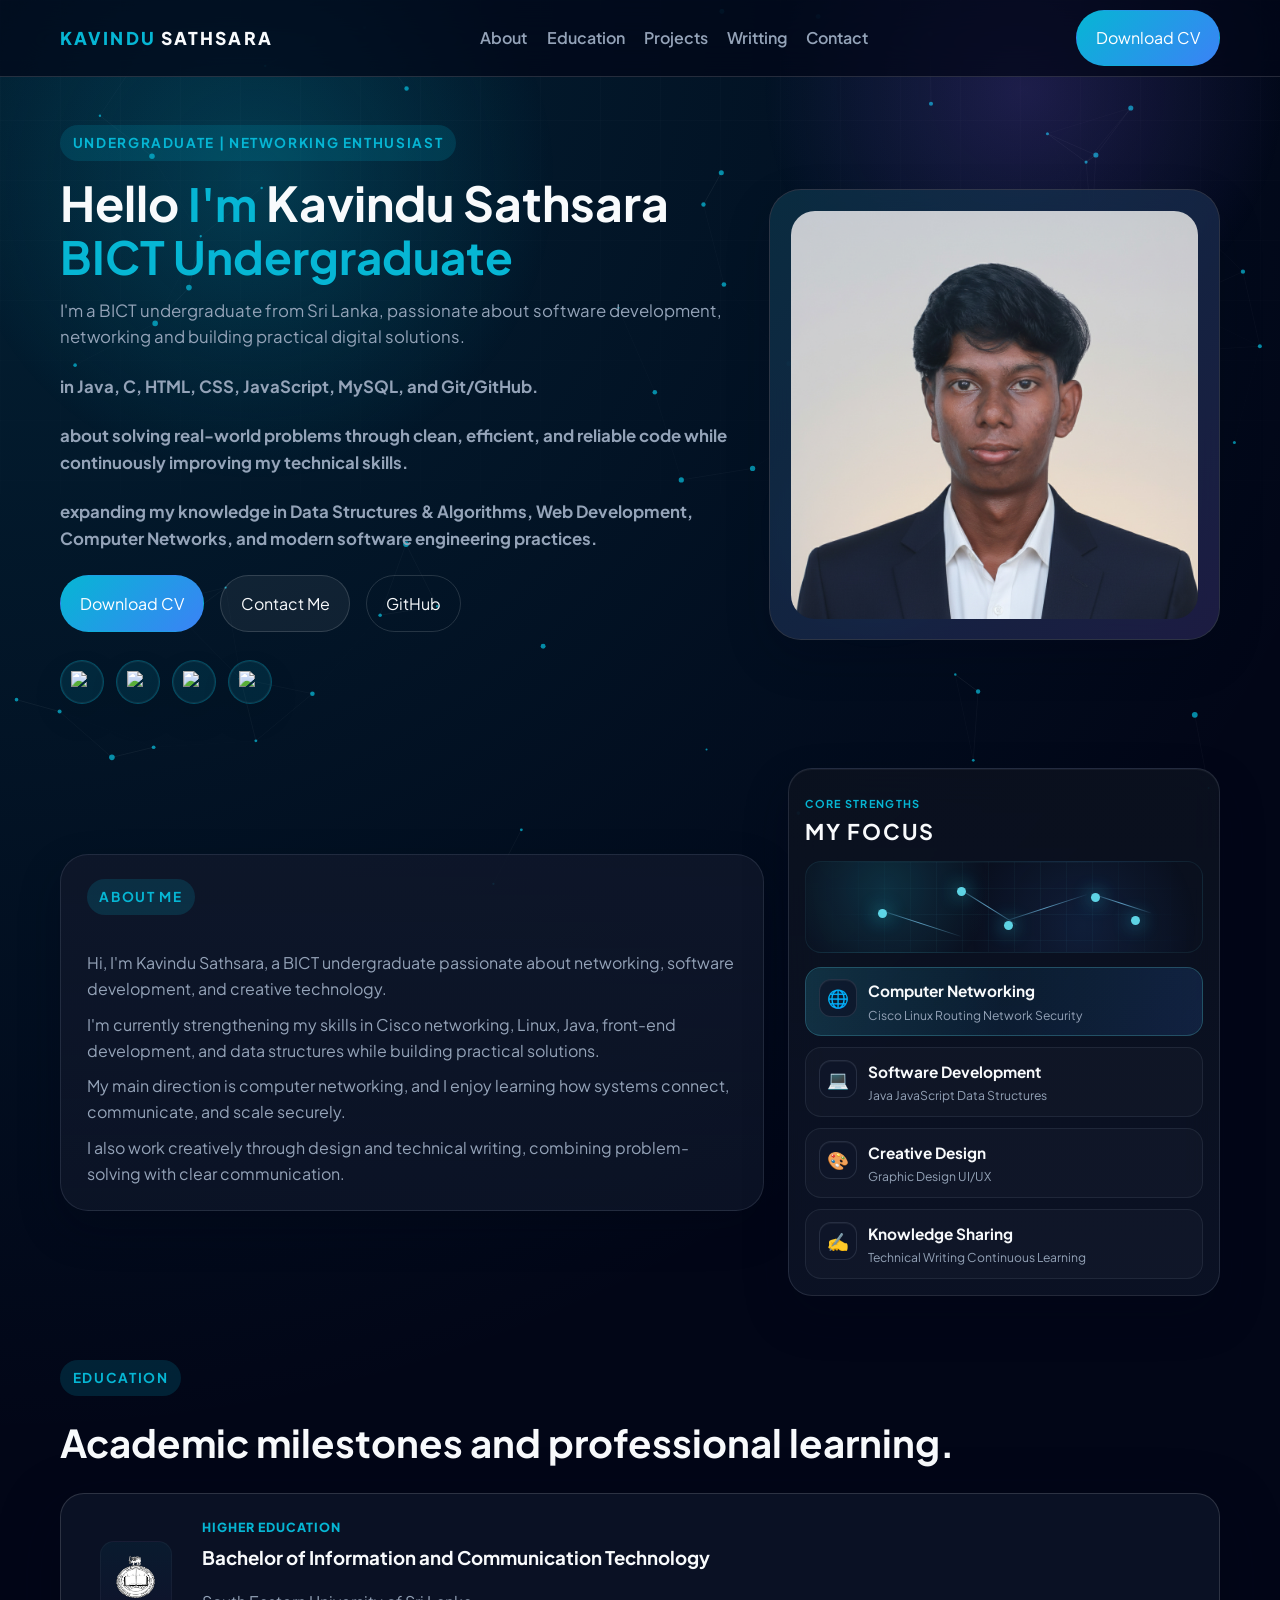
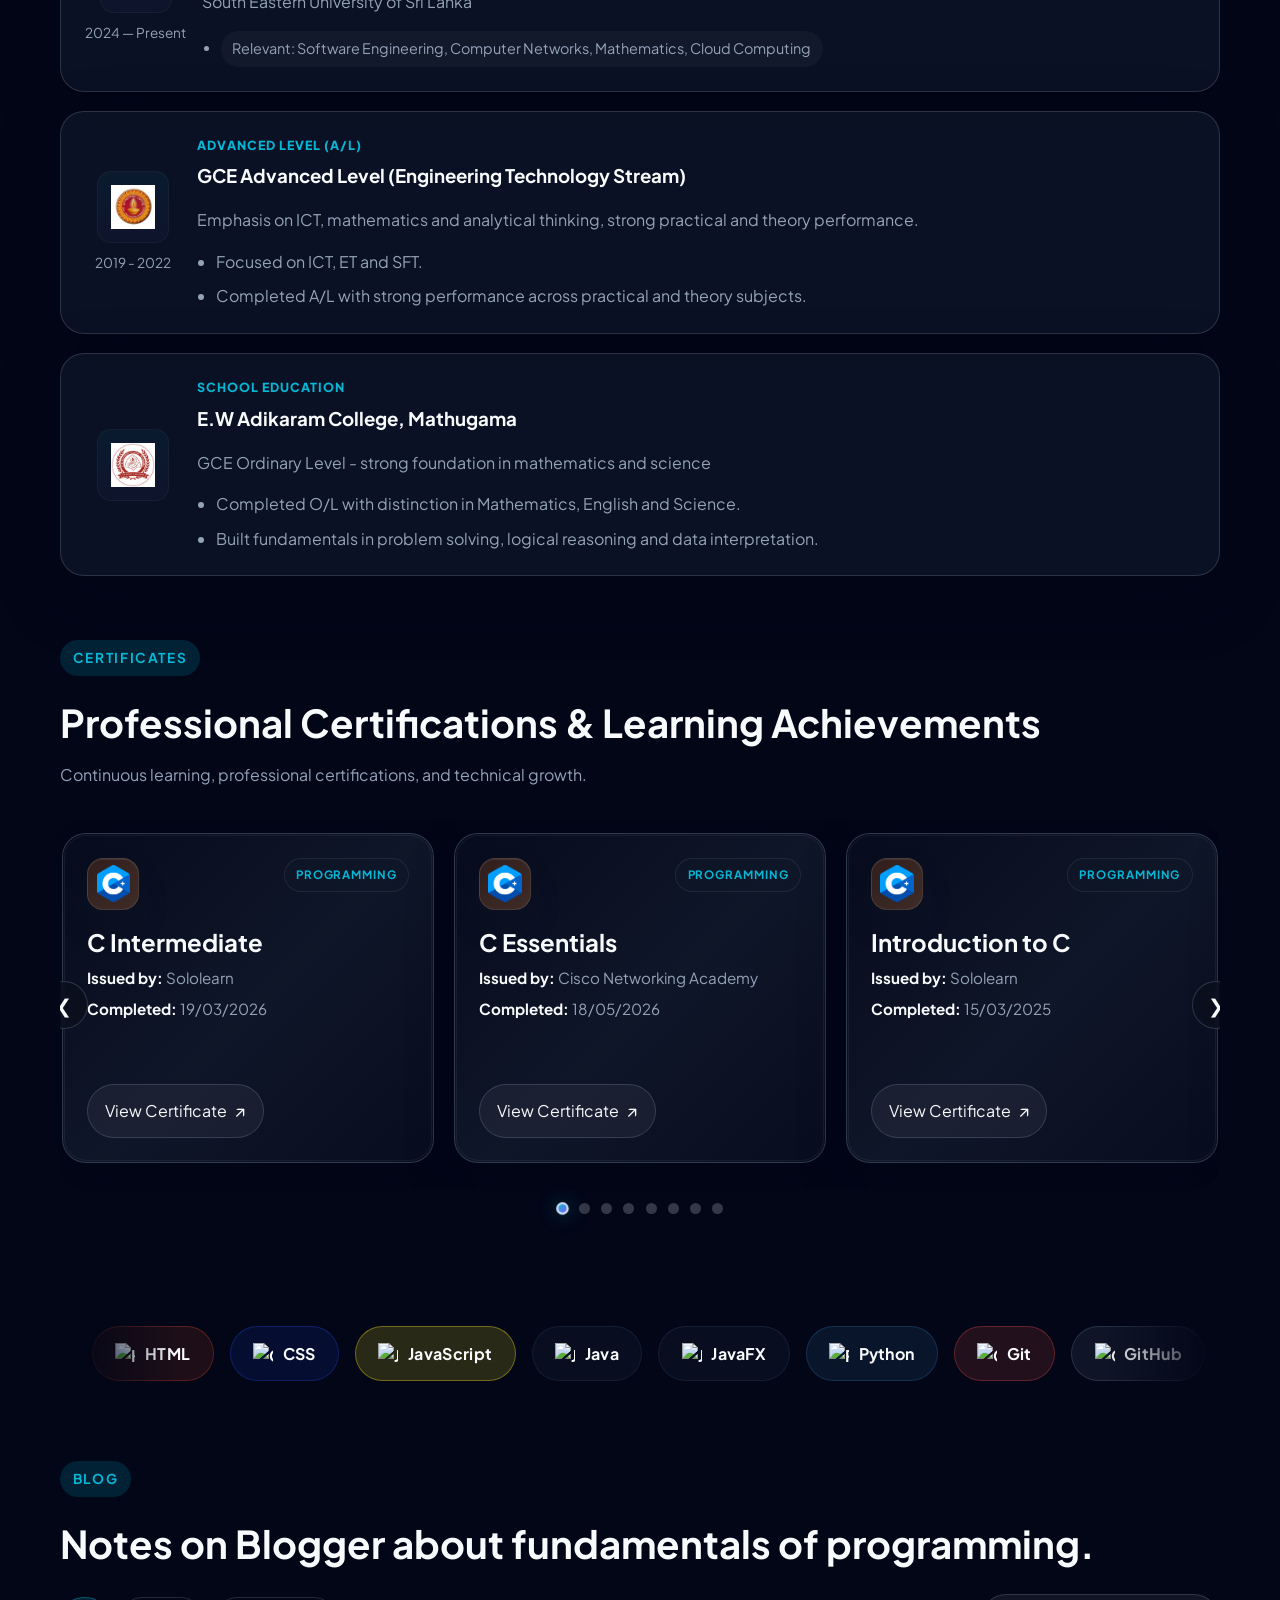
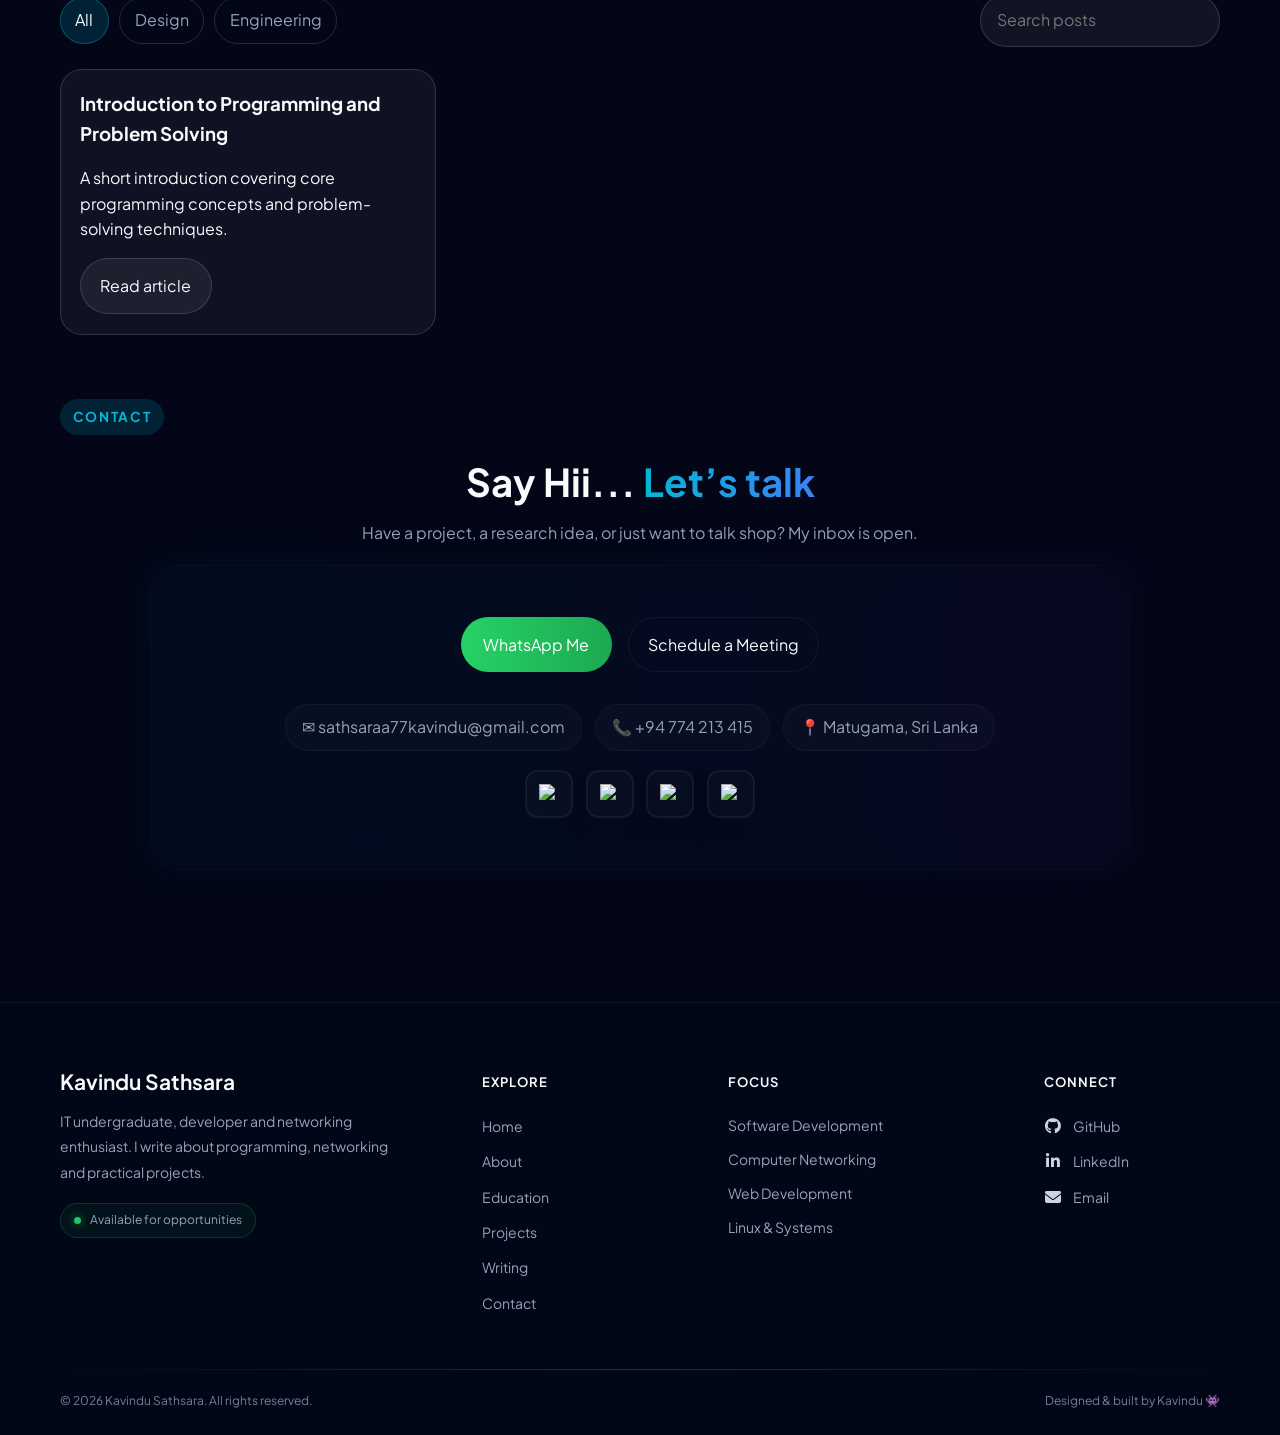
==== commit 0016db1a: "Add files via upload" ====
--- a/index.html
+++ b/index.html
@@ -50,7 +50,7 @@
           <a href="#contact">Contact</a>
         </nav>
         <div class="nav-actions">
-          <button class="theme-toggle" type="button" aria-label="Toggle theme">🌙</button>
+          <a class="btn btn-primary nav-cv" href="assets/Resume.pdf" download>Download CV</a>
           <button class="menu-toggle" type="button" aria-label="Open menu">☰</button>
         </div>
       </div>
@@ -142,7 +142,7 @@
                   <div class="focus-icon">🌐</div>
                   <div class="focus-copy">
                     <h4>Computer Networking</h4>
-                    <p>Cisco • Linux • Routing • Network Security</p>
+                    <p>Cisco  Linux  Routing  Network Security</p>
                   </div>
                 </article>
 
@@ -150,7 +150,7 @@
                   <div class="focus-icon">💻</div>
                   <div class="focus-copy">
                     <h4>Software Development</h4>
-                    <p>Java • JavaScript • Data Structures</p>
+                    <p>Java  JavaScript  Data Structures</p>
                   </div>
                 </article>
 
@@ -158,7 +158,7 @@
                   <div class="focus-icon">🎨</div>
                   <div class="focus-copy">
                     <h4>Creative Design</h4>
-                    <p>Graphic Design • UI/UX</p>
+                    <p>Graphic Design  UI/UX</p>
                   </div>
                 </article>
 
@@ -166,7 +166,7 @@
                   <div class="focus-icon">✍️</div>
                   <div class="focus-copy">
                     <h4>Knowledge Sharing</h4>
-                    <p>Technical Writing • Continuous Learning</p>
+                    <p>Technical Writing  Continuous Learning</p>
                   </div>
                 </article>
               </div>
@@ -376,7 +376,7 @@
             <div class="contact-pills">
               <a class="contact-pill" href="mailto:sathsaraa77kavindu@gmail.com">✉ sathsaraa77kavindu@gmail.com</a>
               <div class="contact-pill">📞 +94 774 213 415</div>
-              <div class="contact-pill">📍 Colombo, Sri Lanka</div>
+              <div class="contact-pill">📍 Matugama, Sri Lanka</div>
             </div>
 
             <div class="contact-social">
@@ -515,10 +515,13 @@
       </div>
     </div>
 
+    <div class="modal-backdrop certificate-modal-backdrop" id="certificate-modal" aria-hidden="true">
+      <div class="modal certificate-modal-body" role="dialog" aria-modal="true" aria-labelledby="certificate-modal-title"></div>
+    </div>
+
     <script src="js/main.js"></script>
     <script src="js/cursor.js"></script>
     <script src="js/particles.js"></script>
-    <script src="js/theme.js"></script>
     <script src="js/navigation.js"></script>
     <script src="js/about.js"></script>
     <script src="js/projects.js"></script>
--- a/css/style.css
+++ b/css/style.css
@@ -168,13 +168,13 @@
 .nav-links a:hover::after, .nav-links a.active::after { transform: scaleX(1); }
 
 .nav-actions { display: flex; align-items: center; gap: 0.75rem; }
-.theme-toggle, .menu-toggle { border: 0; background: rgba(255,255,255,0.06); color: var(--text); width: 44px; height: 44px; border-radius: 50%; cursor: pointer; }
+.menu-toggle { border: 0; background: rgba(255,255,255,0.06); color: var(--text); width: 44px; height: 44px; border-radius: 50%; cursor: pointer; }
 
 .hero {
-  min-height: 100vh;
+  min-height: auto;
   display: grid;
   align-items: center;
-  padding: 3rem 0 6rem;
+  padding: 3rem 0 2rem;
 }
 .hero-grid { display: grid; grid-template-columns: 1.2fr 0.8fr; gap: 2rem; align-items: center; }
 .hero-copy h1 { font-size: clamp(2.2rem, 4vw, 3rem); line-height: 1.08; margin: 0 0 1rem; }
@@ -565,7 +565,11 @@
   display: flex;
   flex-direction: column;
   justify-content: space-between;
-  background: linear-gradient(180deg, rgba(12, 24, 38, 0.82), rgba(15, 23, 42, 0.74));
+  background-color: #172033;
+  background-image: var(--certificate-image);
+  background-position: center;
+  background-size: cover;
+  background-repeat: no-repeat;
   border: 1px solid rgba(148, 163, 184, 0.2);
   border-radius: 24px;
   padding: 1.5rem;
@@ -581,8 +585,8 @@
   content: '';
   position: absolute;
   inset: 0;
-  background: linear-gradient(135deg, rgba(6,182,212,0.14), rgba(59,130,246,0.12), rgba(168,85,247,0.1));
-  opacity: 0.9;
+  background: linear-gradient(135deg, rgba(2, 6, 23, 0.78), rgba(2, 6, 23, 0.38) 52%, rgba(2, 6, 23, 0.72));
+  opacity: 1;
   z-index: 0;
 }
 
@@ -627,6 +631,13 @@
   color: var(--text);
 }
 
+.certificate-icon img {
+  width: 75%;
+  height: 75%;
+  object-fit: contain;
+  border-radius: 8px;
+}
+
 .certificate-icon.networking { background: linear-gradient(135deg, rgba(6,182,212,0.18), rgba(59,130,246,0.2)); }
 .certificate-icon.cloud { background: linear-gradient(135deg, rgba(130, 88, 255, 0.18), rgba(99, 102, 241, 0.2)); }
 .certificate-icon.kubernetes { background: linear-gradient(135deg, rgba(34, 197, 94, 0.15), rgba(16, 185, 129, 0.25)); }
@@ -822,6 +833,10 @@
 .carousel-dot {
   width: 11px;
   height: 11px;
+  flex: 0 0 11px;
+  aspect-ratio: 1;
+  padding: 0;
+  box-sizing: border-box;
   border-radius: 50%;
   background: rgba(255,255,255,0.2);
   border: 2px solid transparent;
@@ -888,6 +903,13 @@
 .modal { width: min(900px, 100%); max-height: 90vh; overflow: auto; border-radius: 28px; padding: 1.4rem; background: var(--bg-elevated); border: 1px solid var(--border); box-shadow: var(--shadow); }
 .modal-header { display: flex; justify-content: space-between; align-items: center; margin-bottom: 1rem; }
 .close-btn { border: 0; background: rgba(255,255,255,0.08); color: var(--text); width: 42px; height: 42px; border-radius: 50%; cursor: pointer; }
+.certificate-modal-body { width: min(1000px, 100%); }
+.certificate-modal-body .modal-header { align-items: flex-start; }
+.certificate-modal-body .modal-header h3 { margin: 0 0 0.35rem; }
+.certificate-modal-body .modal-header p { margin: 0; }
+.certificate-viewer { display: block; width: 100%; height: min(68vh, 720px); border: 1px solid var(--border); border-radius: 16px; background: #fff; }
+.certificate-modal-actions { display: flex; justify-content: flex-end; margin-top: 1rem; }
+.certificate-link { font: inherit; cursor: pointer; }
 
 .gallery-grid { display: grid; grid-template-columns: repeat(3, minmax(0, 1fr)); gap: 1rem; }
 .gallery-card img, .photo-card img { width: 100%; min-height: 210px; object-fit: cover; border-radius: 18px; }
--- a/css/responsive.css
+++ b/css/responsive.css
@@ -18,7 +18,7 @@
   .nav-links { display: none; }
   .menu-toggle { display: inline-grid; place-items: center; }
   .container { width: min(100%, calc(100% - 1rem)); }
-  .hero { min-height: auto; padding: 2.2rem 0 4rem; }
+  .hero { min-height: auto; padding: 2.2rem 0 2rem; }
   .hero-grid { gap: 1.5rem; }
   .hero-copy h1 { font-size: clamp(2.1rem, 9vw, 2.8rem); line-height: 1.05; }
   .hero-copy [data-typing] { white-space: normal; display: block; }
@@ -53,7 +53,7 @@
   .navbar { min-height: 68px; }
   .logo { font-size: 0.9rem; letter-spacing: 0.08em; }
   .nav-actions { gap: 0.5rem; }
-  .theme-toggle, .menu-toggle { width: 38px; height: 38px; }
+  .menu-toggle { width: 38px; height: 38px; }
   .hero-copy { min-width: 0; }
   .hero-copy h1 { word-break: break-word; }
   .hero-card { border-radius: 22px; }
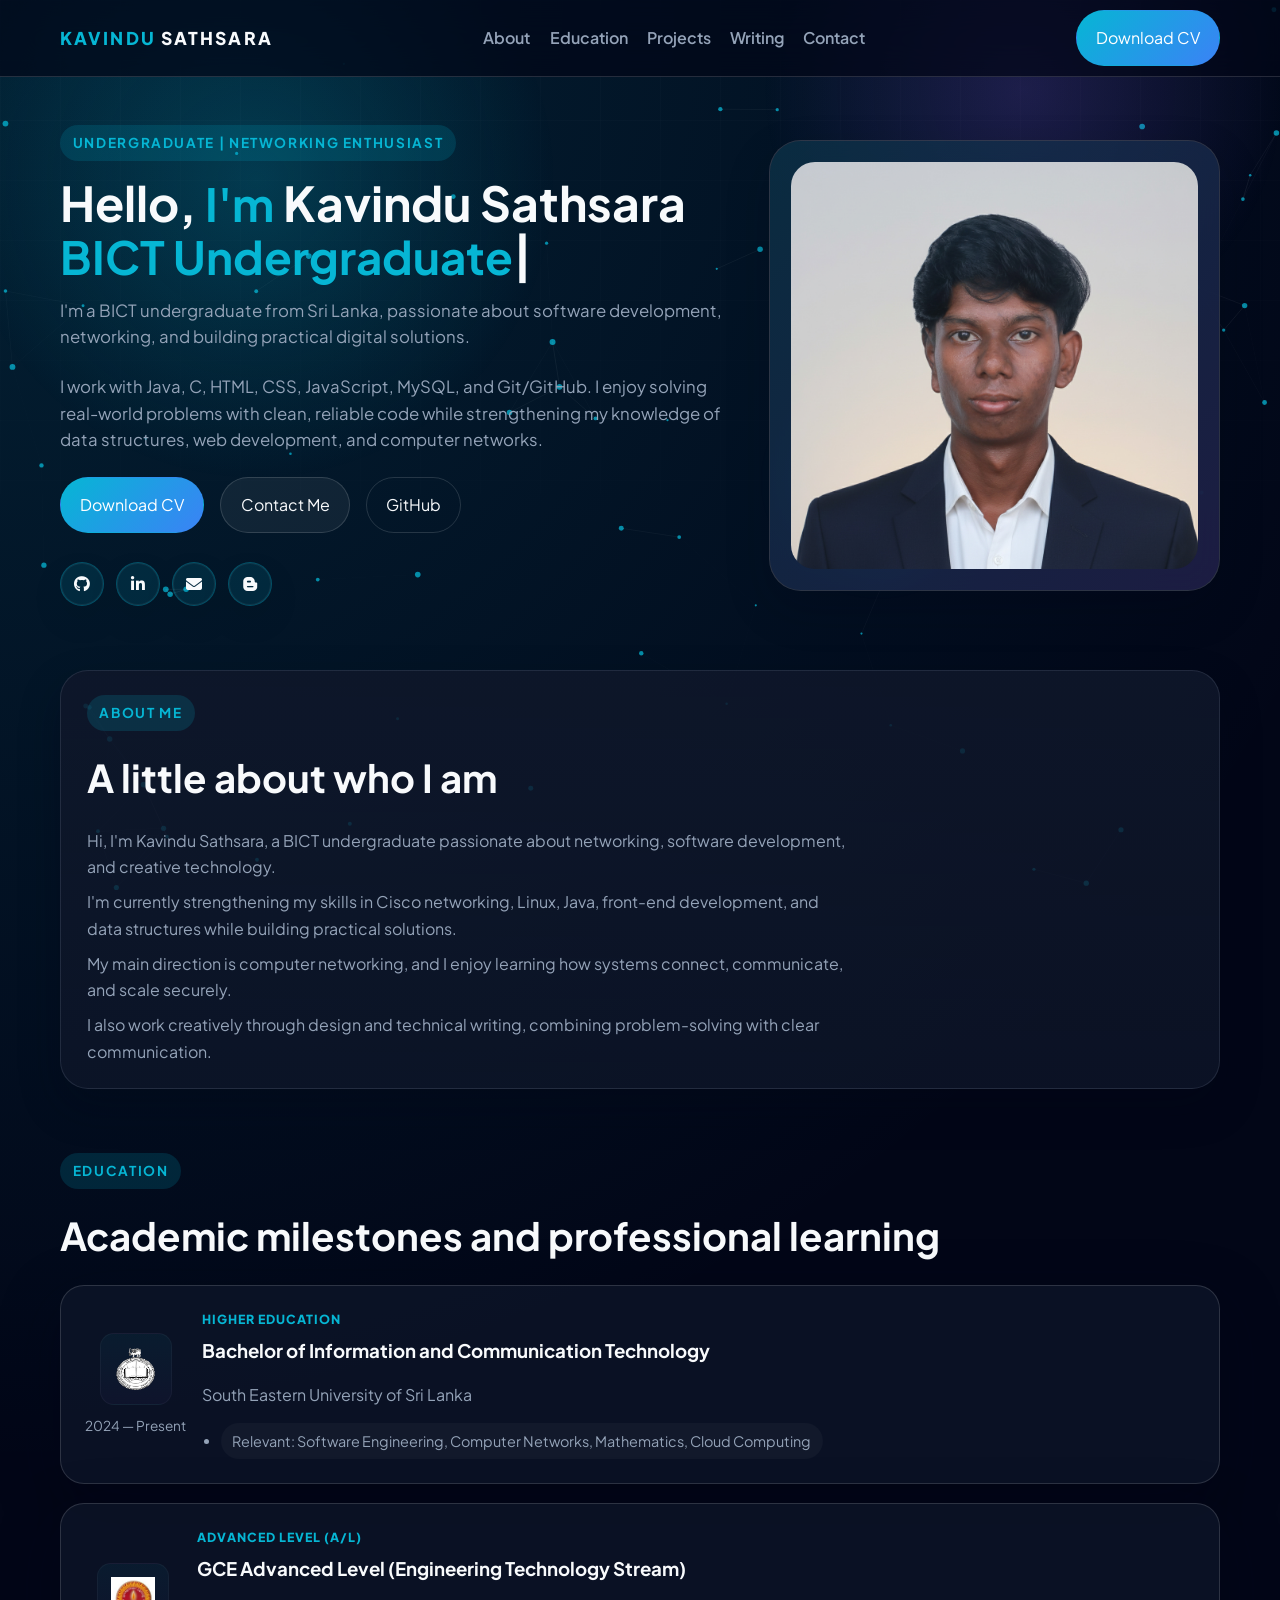
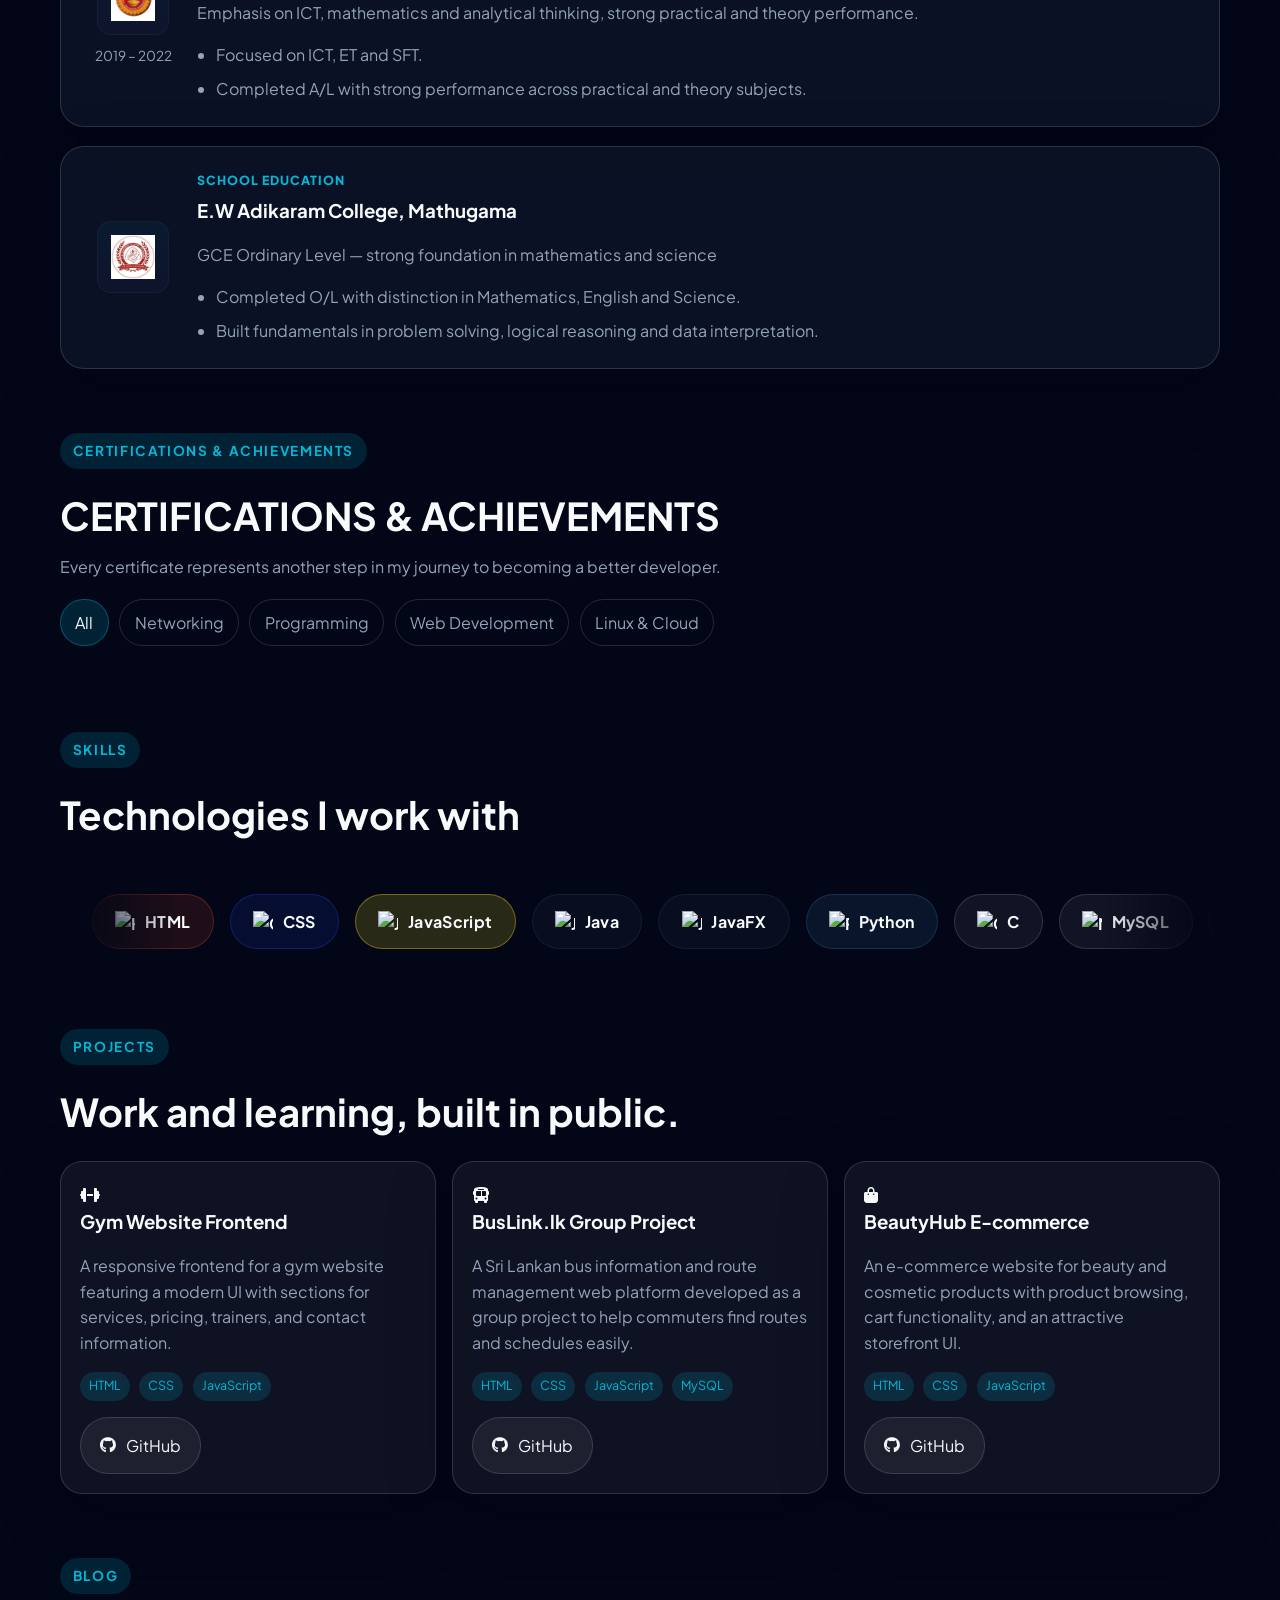
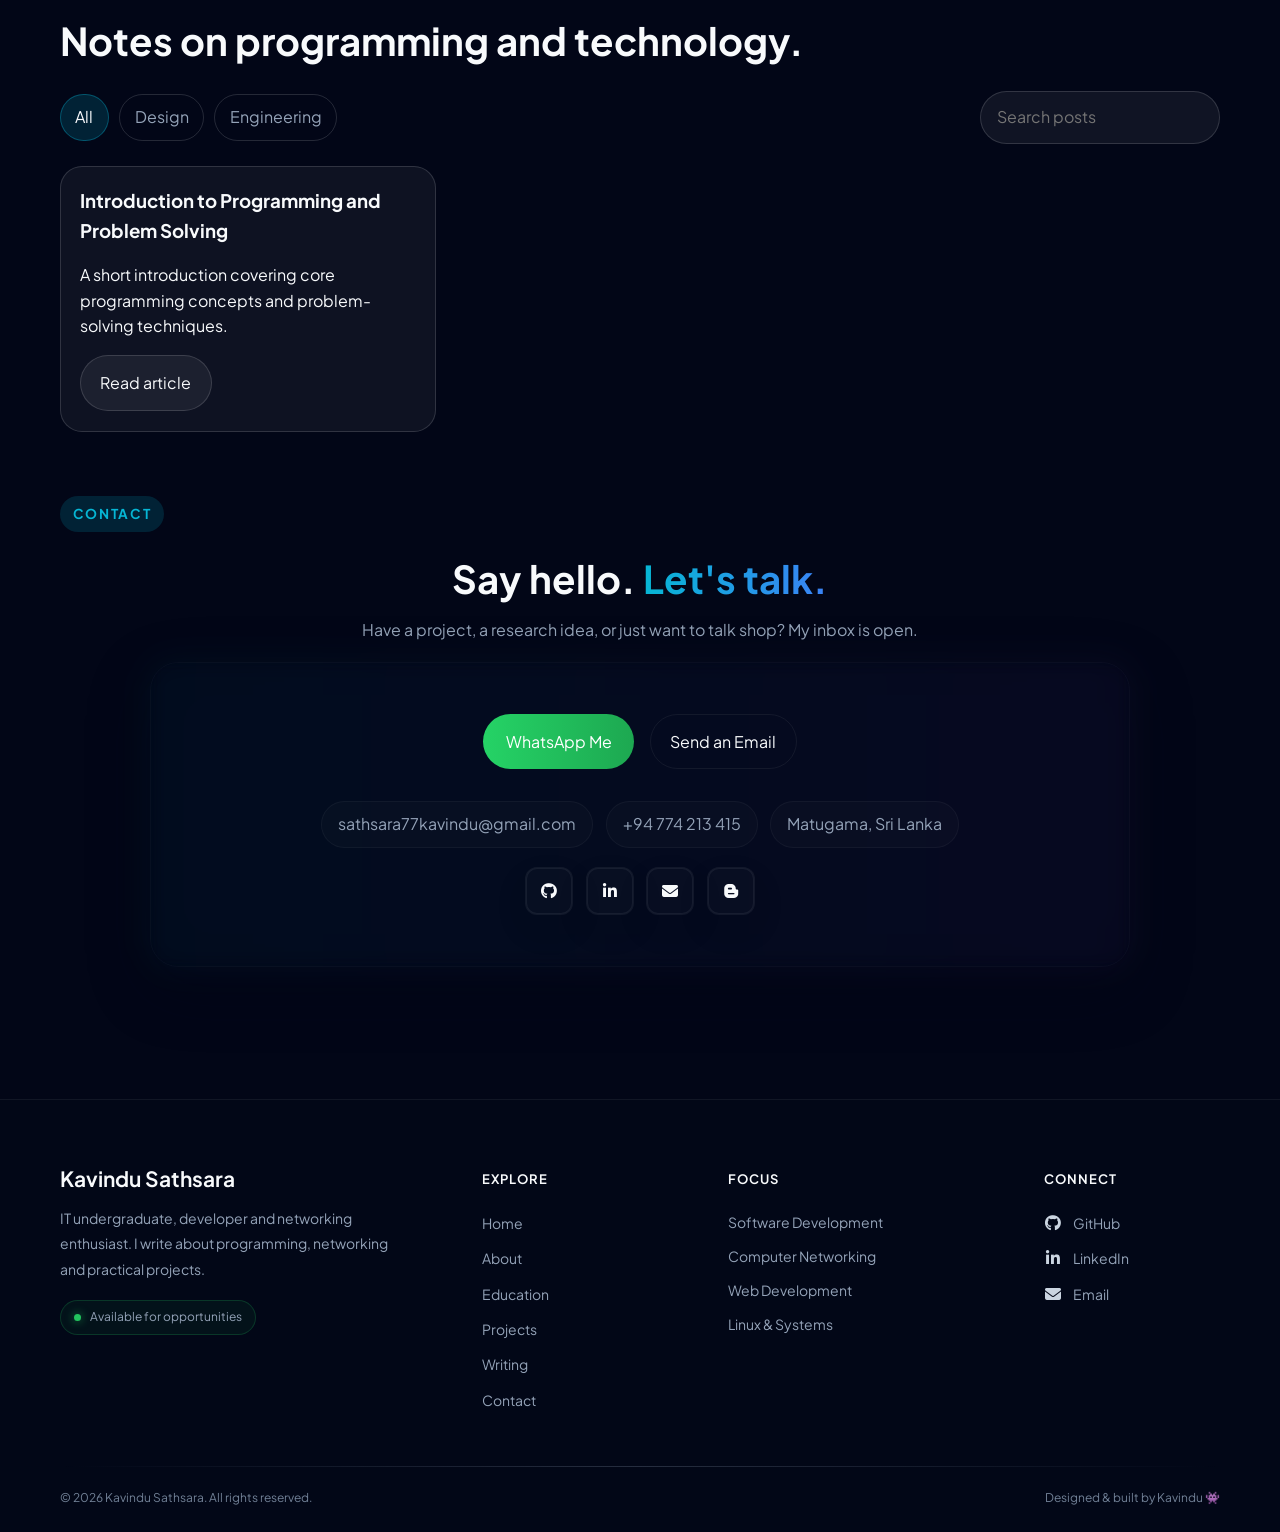
==== commit fd1cbd66: "Add files via upload" ====
--- a/index.html
+++ b/index.html
@@ -3,16 +3,15 @@
   <head>
     <meta charset="UTF-8" />
     <meta name="viewport" content="width=device-width, initial-scale=1.0" />
-    <meta name="description" content="A premium developer portfolio with glassmorphism, motion, and a polished dark/light experience." />
+    <meta name="description" content="Kavindu Sathsara's portfolio — BICT undergraduate, developer, and networking enthusiast." />
     <meta name="theme-color" content="#020617" />
-    <meta property="og:title" content="Arielle Chen | Senior Frontend Engineer" />
-    <meta property="og:description" content="Crafting elegant user experiences with modern frontend engineering." />
+    <meta property="og:title" content="Kavindu Sathsara | BICT Undergraduate" />
+    <meta property="og:description" content="Portfolio of Kavindu Sathsara, a developer and networking enthusiast." />
     <meta property="og:type" content="website" />
-    <meta property="og:image" content="https://images.unsplash.com/photo-1516321497487-e288fb19713f?auto=format&fit=crop&w=1200&q=80" />
+    <meta property="og:image" content="assets/images/heroimg.jpg" />
     <meta name="twitter:card" content="summary_large_image" />
-    <meta name="twitter:title" content="Arielle Chen | Senior Frontend Engineer" />
-    <meta name="twitter:description" content="Crafting elegant user experiences with modern frontend engineering." />
-    <link rel="canonical" href="https://example.com/" />
+    <meta name="twitter:title" content="Kavindu Sathsara | BICT Undergraduate" />
+    <meta name="twitter:description" content="Portfolio of Kavindu Sathsara, a developer and networking enthusiast." />
     <link rel="preconnect" href="https://fonts.googleapis.com" />
     <link rel="preconnect" href="https://fonts.gstatic.com" crossorigin />
     <link href="https://fonts.googleapis.com/css2?family=Fira+Code:wght@400;500;700&family=Outfit:wght@400;500;700;800&family=Plus+Jakarta+Sans:wght@400;500;600;700;800&display=swap" rel="stylesheet" />
@@ -46,70 +45,73 @@
           <a href="#about">About</a>
           <a href="#education">Education</a>
           <a href="#projects">Projects</a>
-          <a href="#blog">Writting</a>
+          <a href="#blog">Writing</a>
           <a href="#contact">Contact</a>
         </nav>
         <div class="nav-actions">
-          <a class="btn btn-primary nav-cv" href="assets/Resume.pdf" download>Download CV</a>
-          <button class="menu-toggle" type="button" aria-label="Open menu">☰</button>
+          <a class="btn btn-primary nav-cv" href="assets/certificates/My%20CV.pdf" download>Download CV</a>
+          <button class="menu-toggle" type="button" aria-label="Open navigation menu" aria-expanded="false" aria-controls="mobile-navigation">&#9776;</button>
         </div>
       </div>
-      <div class="container mobile-nav">
+      <nav class="container mobile-nav" id="mobile-navigation" aria-label="Mobile navigation">
         <a href="#about">About</a>
         <a href="#education">Education</a>
         <a href="#projects">Projects</a>
-        <a href="#blog">Writting</a>
+        <a href="#blog">Writing</a>
         <a href="#contact">Contact</a>
-      </div>
+        <a class="btn btn-primary mobile-cv" href="assets/certificates/My%20CV.pdf" download>Download CV</a>
+      </nav>
     </header>
 
     <main id="main">
+
+      <!-- HERO -->
       <section id="home" class="hero section-shell">
         <div class="container hero-grid">
           <div class="hero-copy reveal">
-            <div class="section-eyebrow">Undergraduate | Networking Enthusiast </div>
-            <h1>Hello <span class="accent">I'm</span> Kavindu Sathsara<br /><span class="accent" data-typing>Undergraduate</span></h1>
-            <p>I'm a BICT undergraduate from Sri Lanka, passionate about software development, networking and building practical digital solutions.</p>
-            <p><strong> in Java, C, HTML, CSS, JavaScript, MySQL, and Git/GitHub.</strong></p>
-            <p><strong> about solving real-world problems through clean, efficient, and reliable code while continuously improving my technical skills.</strong></p>
-            <p><strong> expanding my knowledge in Data Structures & Algorithms, Web Development, Computer Networks, and modern software engineering practices.</strong></p>
-            </p>
+            <div class="section-eyebrow">UNDERGRADUATE | NETWORKING ENTHUSIAST</div>
+            <h1>Hello, <span class="accent">I'm</span> Kavindu Sathsara<br />
+              <span class="hero-role-line"><span class="accent" data-typing></span><span class="typing-cursor" aria-hidden="true">|</span></span>
+            </h1>
+            <p>I'm a BICT undergraduate from Sri Lanka, passionate about software development, networking, and building practical digital solutions.</p>
+            <p>I work with Java, C, HTML, CSS, JavaScript, MySQL, and Git/GitHub. I enjoy solving real-world problems with clean, reliable code while strengthening my knowledge of data structures, web development, and computer networks.</p>
             <div class="hero-actions">
-              <a class="btn btn-primary magnetic" href="assets/Resume.pdf" download>Download CV</a>
+              <a class="btn btn-primary magnetic" href="assets/certificates/My%20CV.pdf" download>Download CV</a>
               <a class="btn btn-secondary magnetic" href="#contact">Contact Me</a>
-              <a class="btn btn-ghost magnetic" href="https://github.com/Kavindu-Sathsara" target="_blank" rel="noreferrer">GitHub</a>
+              <a class="btn btn-ghost magnetic" href="https://github.com/Kavindu-Sathsara" target="_blank" rel="noreferrer noopener">GitHub</a>
             </div>
             <div class="social-row">
-              <a class="social-pill" href="https://github.com/Kavindu-Sathsara" target="_blank" rel="noreferrer" aria-label="GitHub">
-                <img src="https://img.icons8.com/ios-glyphs/48/000000/github.png" alt="GitHub" width="22" height="22" />
-              </a>
-              <a class="social-pill" href="https://www.linkedin.com/in/kavindu-sathsara-393956353/?skipRedirect=true" target="_blank" rel="noreferrer" aria-label="LinkedIn">
-                <img src="https://img.icons8.com/ios-glyphs/48/000000/linkedin.png" alt="LinkedIn" width="22" height="22" />
-              </a>
-              <a class="social-pill" href="mailto:sathsara77kavindu@gmail.com" aria-label="Email">
-                <img src="https://img.icons8.com/ios-glyphs/48/000000/email.png" alt="Email" width="22" height="22" />
-              </a>
-              <a class="social-pill" href="https://www.blogger.com/profile/10187945015460676433" target="_blank" rel="noreferrer" aria-label="Blogger">
-                <img src="https://img.icons8.com/ios-glyphs/48/000000/blogger.png" alt="Blogger" width="22" height="22" />
+              <a class="social-pill" href="https://github.com/Kavindu-Sathsara" target="_blank" rel="noreferrer noopener" aria-label="GitHub profile">
+                <i class="fa-brands fa-github" aria-hidden="true"></i>
+              </a>
+              <a class="social-pill" href="https://www.linkedin.com/in/kavindu-sathsara-393956353/?skipRedirect=true" target="_blank" rel="noreferrer noopener" aria-label="LinkedIn profile">
+                <i class="fa-brands fa-linkedin-in" aria-hidden="true"></i>
+              </a>
+              <a class="social-pill" href="mailto:sathsara77kavindu@gmail.com" aria-label="Send email">
+                <i class="fa-solid fa-envelope" aria-hidden="true"></i>
+              </a>
+              <a class="social-pill" href="https://www.blogger.com/profile/10187945015460676433" target="_blank" rel="noreferrer noopener" aria-label="Blogger profile">
+                <i class="fa-brands fa-blogger-b" aria-hidden="true"></i>
               </a>
             </div>
           </div>
           <div class="hero-visual reveal">
             <div class="orb blob"></div>
             <div class="hero-card glass">
-              <img class="hero-image" src="./assets/images/heroimg.jpg" alt="Portrait of Arielle Chen" loading="eager" />
-            </div>
-          </div>
-        </div>
-      </section>
-
+              <img class="hero-image" src="./assets/images/heroimg.jpg" alt="Portrait of Kavindu Sathsara" fetchpriority="high" />
+            </div>
+          </div>
+        </div>
+      </section>
+
+      <!-- ABOUT -->
       <section id="about" class="section-shell">
-        <div class="container about-grid">
-          <div class="section-card reveal about-content">
+        <div class="container">
+          <div class="section-card reveal about-content about-solo">
             <div class="section-heading">
               <div class="section-eyebrow">About Me</div>
-            </div>
-
+              <h2>A little about who I am</h2>
+            </div>
             <div class="about-summary">
               <p>Hi, I'm Kavindu Sathsara, a BICT undergraduate passionate about networking, software development, and creative technology.</p>
               <p>I'm currently strengthening my skills in Cisco networking, Linux, Java, front-end development, and data structures while building practical solutions.</p>
@@ -117,79 +119,24 @@
               <p>I also work creatively through design and technical writing, combining problem-solving with clear communication.</p>
             </div>
           </div>
-
-          <aside class="focus-panel reveal" aria-label="My focus areas">
-            <div class="focus-card glass">
-              <div class="focus-header">
-                <span class="focus-kicker">Core strengths</span>
-                <h3>MY FOCUS</h3>
-              </div>
-
-              <div class="network-visual" aria-hidden="true">
-                <span class="node node-1"></span>
-                <span class="node node-2"></span>
-                <span class="node node-3"></span>
-                <span class="node node-4"></span>
-                <span class="node node-5"></span>
-                <span class="connection c-1"></span>
-                <span class="connection c-2"></span>
-                <span class="connection c-3"></span>
-                <span class="connection c-4"></span>
-              </div>
-
-              <div class="focus-list">
-                <article class="focus-item focus-primary">
-                  <div class="focus-icon">🌐</div>
-                  <div class="focus-copy">
-                    <h4>Computer Networking</h4>
-                    <p>Cisco  Linux  Routing  Network Security</p>
-                  </div>
-                </article>
-
-                <article class="focus-item">
-                  <div class="focus-icon">💻</div>
-                  <div class="focus-copy">
-                    <h4>Software Development</h4>
-                    <p>Java  JavaScript  Data Structures</p>
-                  </div>
-                </article>
-
-                <article class="focus-item">
-                  <div class="focus-icon">🎨</div>
-                  <div class="focus-copy">
-                    <h4>Creative Design</h4>
-                    <p>Graphic Design  UI/UX</p>
-                  </div>
-                </article>
-
-                <article class="focus-item">
-                  <div class="focus-icon">✍️</div>
-                  <div class="focus-copy">
-                    <h4>Knowledge Sharing</h4>
-                    <p>Technical Writing  Continuous Learning</p>
-                  </div>
-                </article>
-              </div>
-            </div>
-          </aside>
-        </div>
-      </section>
-
+        </div>
+      </section>
+
+      <!-- EDUCATION -->
       <section id="education" class="section-shell">
         <div class="container">
           <div class="section-heading reveal">
             <div class="section-eyebrow">Education</div>
-            <h2>Academic milestones and professional learning.</h2>
-          </div>
-
+            <h2>Academic milestones and professional learning</h2>
+          </div>
           <div class="education-stack reveal">
             <article class="education-card section-card">
               <div class="edu-card">
                 <div class="edu-media">
                   <div class="edu-icon">
-                    <img src="./assets/icons/SEUSL.png" alt="University logo" />
+                    <img src="./assets/icons/SEUSL.png" alt="South Eastern University of Sri Lanka logo" />
                   </div>
-                  <div class="edu-dates">2024 — Present</div>
+                  <div class="edu-dates">2024 &mdash; Present</div>
                 </div>
                 <div class="edu-content">
                   <div class="edu-eyebrow">Higher Education</div>
@@ -201,14 +148,13 @@
                 </div>
               </div>
             </article>
-
             <article class="education-card section-card">
               <div class="edu-card">
                 <div class="edu-media">
                   <div class="edu-icon">
-                    <img src="./assets/icons/Ananda.jpg" alt="A/L logo" />
+                    <img src="./assets/icons/Ananda.jpg" alt="A/L school logo" />
                   </div>
-                  <div class="edu-dates">2019 - 2022</div>
+                  <div class="edu-dates">2019 &ndash; 2022</div>
                 </div>
                 <div class="edu-content">
                   <div class="edu-eyebrow">Advanced Level (A/L)</div>
@@ -221,18 +167,17 @@
                 </div>
               </div>
             </article>
-
             <article class="education-card section-card">
               <div class="edu-card">
                 <div class="edu-media">
                   <div class="edu-icon">
-                    <img src="./assets/icons/Adikaram.jpg" alt="School logo" />
+                    <img src="./assets/icons/Adikaram.jpg" alt="E.W Adikaram College logo" />
                   </div>
                 </div>
                 <div class="edu-content">
                   <div class="edu-eyebrow">School Education</div>
                   <h3>E.W Adikaram College, Mathugama</h3>
-                  <p class="muted">GCE Ordinary Level - strong foundation in mathematics and science</p>
+                  <p class="muted">GCE Ordinary Level &mdash; strong foundation in mathematics and science</p>
                   <ul>
                     <li>Completed O/L with distinction in Mathematics, English and Science.</li>
                     <li>Built fundamentals in problem solving, logical reasoning and data interpretation.</li>
@@ -244,34 +189,34 @@
         </div>
       </section>
 
+      <!-- CERTIFICATES -->
       <section id="certificates" class="section-shell">
         <div class="container">
           <div class="section-heading reveal">
-            <div class="section-eyebrow">Certificates</div>
-            <h2>Professional Certifications &amp; Learning Achievements</h2>
-            <p>Continuous learning, professional certifications, and technical growth.</p>
-          </div>
-
-          <div class="certificate-carousel reveal">
-            <div class="certificate-viewport">
-              <div class="certificate-track" id="certificate-carousel" aria-live="polite">
-                <!-- Slides populated by JavaScript -->
-              </div>
-
-              <button class="carousel-control carousel-prev" type="button" aria-label="Previous certificate">❮</button>
-              <button class="carousel-control carousel-next" type="button" aria-label="Next certificate">❯</button>
-            </div>
-
-            <div class="carousel-indicators" id="carousel-indicators" aria-label="Certificate slides"></div>
-          </div>
-        </div>
-      </section>
-
+            <div class="section-eyebrow">Certifications &amp; Achievements</div>
+            <h2>CERTIFICATIONS &amp; ACHIEVEMENTS</h2>
+            <p class="section-desc muted">Every certificate represents another step in my journey to becoming a better developer.</p>
+          </div>
+          <div class="filter-row cert-filter-row reveal">
+            <div class="filter-group" id="cert-filters" role="group" aria-label="Certificate category filters">
+              <button class="filter-chip active cert-filter" type="button" data-filter="all">All</button>
+              <button class="filter-chip cert-filter" type="button" data-filter="Networking">Networking</button>
+              <button class="filter-chip cert-filter" type="button" data-filter="Programming">Programming</button>
+              <button class="filter-chip cert-filter" type="button" data-filter="Web">Web Development</button>
+              <button class="filter-chip cert-filter" type="button" data-filter="Cloud">Linux &amp; Cloud</button>
+            </div>
+          </div>
+          <div class="cert-grid reveal" id="cert-grid" aria-live="polite" aria-label="Certificate list">
+          </div>
+        </div>
+      </section>
+
+      <!-- SKILLS -->
       <section id="skills" class="section-shell">
         <div class="container">
           <div class="section-heading reveal">
-            <!-- <div class="section-eyebrow">Skills</div> -->
-
+            <div class="section-eyebrow">Skills</div>
+            <h2>Technologies I work with</h2>
           </div>
           <div class="skill-carousel reveal" aria-label="Skills carousel">
             <div class="skill-track">
@@ -281,65 +226,107 @@
               <span class="skill-pill java"><img src="https://img.icons8.com/color/48/000000/java-coffee-cup-logo.png" alt="Java" /><span>Java</span></span>
               <span class="skill-pill javafx"><img src="https://img.icons8.com/color/48/000000/java-coffee-cup-logo.png" alt="JavaFX" /><span>JavaFX</span></span>
               <span class="skill-pill python"><img src="https://img.icons8.com/color/48/000000/python.png" alt="Python" /><span>Python</span></span>
-              <span class="skill-pill git"><img src="https://img.icons8.com/color/48/000000/git.png" alt="Git" /><span>Git</span></span>
-              <span class="skill-pill github"><img src="https://img.icons8.com/ios-glyphs/48/000000/github.png" alt="GitHub" /><span>GitHub</span></span>
-              <span class="skill-pill html"><img src="https://img.icons8.com/color/48/000000/html-5--v1.png" alt="HTML" /><span>HTML</span></span>
-              <span class="skill-pill css"><img src="https://img.icons8.com/color/48/000000/css3.png" alt="CSS" /><span>CSS</span></span>
-              <span class="skill-pill js"><img src="https://img.icons8.com/color/48/000000/javascript.png" alt="JavaScript" /><span>JavaScript</span></span>
-              <span class="skill-pill java"><img src="https://img.icons8.com/color/48/000000/java-coffee-cup-logo.png" alt="Java" /><span>Java</span></span>
-              <span class="skill-pill javafx"><img src="https://img.icons8.com/color/48/000000/java-coffee-cup-logo.png" alt="JavaFX" /><span>JavaFX</span></span>
-              <span class="skill-pill python"><img src="https://img.icons8.com/color/48/000000/python.png" alt="Python" /><span>Python</span></span>
-              <span class="skill-pill git"><img src="https://img.icons8.com/color/48/000000/git.png" alt="Git" /><span>Git</span></span>
-              <span class="skill-pill github"><img src="https://img.icons8.com/ios-glyphs/48/000000/github.png" alt="GitHub" /><span>GitHub</span></span>
-            </div>
-          </div>
-        </div>
-      </section>
-
-      <!-- <section id="projects" class="section-shell">
+              <span class="skill-pill c-lang"><img src="https://img.icons8.com/color/48/000000/c-programming.png" alt="C" /><span>C</span></span>
+              <span class="skill-pill mysql"><img src="https://img.icons8.com/color/48/000000/mysql-logo.png" alt="MySQL" /><span>MySQL</span></span>
+              <span class="skill-pill git"><i class="fa-brands fa-git-alt skill-icon-fa" aria-hidden="true"></i><span>Git</span></span>
+              <span class="skill-pill github-pill"><i class="fa-brands fa-github skill-icon-fa" aria-hidden="true"></i><span>GitHub</span></span>
+              <span class="skill-pill html" aria-hidden="true"><img src="https://img.icons8.com/color/48/000000/html-5--v1.png" alt="" /><span>HTML</span></span>
+              <span class="skill-pill css" aria-hidden="true"><img src="https://img.icons8.com/color/48/000000/css3.png" alt="" /><span>CSS</span></span>
+              <span class="skill-pill js" aria-hidden="true"><img src="https://img.icons8.com/color/48/000000/javascript.png" alt="" /><span>JavaScript</span></span>
+              <span class="skill-pill java" aria-hidden="true"><img src="https://img.icons8.com/color/48/000000/java-coffee-cup-logo.png" alt="" /><span>Java</span></span>
+              <span class="skill-pill javafx" aria-hidden="true"><img src="https://img.icons8.com/color/48/000000/java-coffee-cup-logo.png" alt="" /><span>JavaFX</span></span>
+              <span class="skill-pill python" aria-hidden="true"><img src="https://img.icons8.com/color/48/000000/python.png" alt="" /><span>Python</span></span>
+              <span class="skill-pill c-lang" aria-hidden="true"><img src="https://img.icons8.com/color/48/000000/c-programming.png" alt="" /><span>C</span></span>
+              <span class="skill-pill mysql" aria-hidden="true"><img src="https://img.icons8.com/color/48/000000/mysql-logo.png" alt="" /><span>MySQL</span></span>
+              <span class="skill-pill git" aria-hidden="true"><i class="fa-brands fa-git-alt skill-icon-fa" aria-hidden="true"></i><span>Git</span></span>
+              <span class="skill-pill github-pill" aria-hidden="true"><i class="fa-brands fa-github skill-icon-fa" aria-hidden="true"></i><span>GitHub</span></span>
+            </div>
+          </div>
+        </div>
+      </section>
+
+      <!-- PROJECTS -->
+      <section id="projects" class="section-shell">
         <div class="container">
           <div class="section-heading reveal">
             <div class="section-eyebrow">Projects</div>
-            <h2>Selected work with measurable product impact.</h2>
-            <p>Each project balances storytelling, precision engineering, and a strong product lens.</p>
-          </div>
-          <div class="filter-row reveal">
-            <div class="filter-group">
-              <button class="filter-chip active" type="button" data-filter="all">All</button>
-              <button class="filter-chip" type="button" data-filter="web">Web</button>
-              <button class="filter-chip" type="button" data-filter="security">Security</button>
-              <button class="filter-chip" type="button" data-filter="product">Product</button>
-            </div>
-            <input class="search-input" id="project-search" type="search" placeholder="Search projects" aria-label="Search projects" />
-          </div>
-          <div class="project-grid">
-            <article class="project-card section-card reveal" data-category="web" data-title="NeonOS" data-summary="A terminal-inspired operating system UI with immersive motion." tabindex="0">
-              <h3>NeonOS</h3>
-              <p>A terminal-inspired operating system UI with immersive motion.</p>
-              <div class="meta"><span class="badge">HTML5</span><span class="badge">CSS3</span><span class="badge">JS</span></div>
-              <div class="actions"><a class="btn btn-primary" href="#">Live Demo</a><a class="btn btn-ghost" href="#">GitHub</a></div>
-            </article>
-            <article class="project-card section-card reveal" data-category="security" data-title="Signal Vault" data-summary="A secure dashboard for privacy workflows and threat analytics." tabindex="0">
-              <h3>Signal Vault</h3>
-              <p>A secure dashboard for privacy workflows and threat analytics.</p>
-              <div class="meta"><span class="badge">Security</span><span class="badge">Analytics</span></div>
-              <div class="actions"><a class="btn btn-primary" href="#">Live Demo</a><a class="btn btn-ghost" href="#">GitHub</a></div>
-            </article>
-            <article class="project-card section-card reveal" data-category="product" data-title="Lumen Commerce" data-summary="Commerce experience focused on high-conversion storytelling." tabindex="0">
-              <h3>Lumen Commerce</h3>
-              <p>Commerce experience focused on high-conversion storytelling.</p>
-              <div class="meta"><span class="badge">UX</span><span class="badge">Design</span><span class="badge">Performance</span></div>
-              <div class="actions"><a class="btn btn-primary" href="#">Live Demo</a><a class="btn btn-ghost" href="#">GitHub</a></div>
-            </article>
-          </div>
-        </div>
-      </section> -->
-
+            <h2>Work and learning, built in public.</h2>
+          </div>
+          <div class="project-grid" id="projects-grid">
+            <article class="project-card section-card reveal">
+              <div class="project-img-wrap">
+                <div class="project-placeholder" aria-hidden="true">
+                  <i class="fa-solid fa-dumbbell"></i>
+                </div>
+              </div>
+              <div class="project-body">
+                <h3>Gym Website Frontend</h3>
+                <p class="muted">A responsive frontend for a gym website featuring a modern UI with sections for services, pricing, trainers, and contact information.</p>
+                <div class="project-tags">
+                  <span class="badge">HTML</span>
+                  <span class="badge">CSS</span>
+                  <span class="badge">JavaScript</span>
+                </div>
+              </div>
+              <div class="actions project-actions">
+                <a class="btn btn-secondary" href="https://github.com/Kavindu-Sathsara" target="_blank" rel="noreferrer noopener">
+                  <i class="fa-brands fa-github" aria-hidden="true"></i> GitHub
+                </a>
+              </div>
+            </article>
+            <article class="project-card section-card reveal">
+              <div class="project-img-wrap">
+                <div class="project-placeholder placeholder-blue" aria-hidden="true">
+                  <i class="fa-solid fa-bus"></i>
+                </div>
+              </div>
+              <div class="project-body">
+                <h3>BusLink.lk <span class="project-tag-inline">Group Project</span></h3>
+                <p class="muted">A Sri Lankan bus information and route management web platform developed as a group project to help commuters find routes and schedules easily.</p>
+                <div class="project-tags">
+                  <span class="badge">HTML</span>
+                  <span class="badge">CSS</span>
+                  <span class="badge">JavaScript</span>
+                  <span class="badge">MySQL</span>
+                </div>
+              </div>
+              <div class="actions project-actions">
+                <a class="btn btn-secondary" href="https://github.com/Kavindu-Sathsara" target="_blank" rel="noreferrer noopener">
+                  <i class="fa-brands fa-github" aria-hidden="true"></i> GitHub
+                </a>
+              </div>
+            </article>
+            <article class="project-card section-card reveal">
+              <div class="project-img-wrap">
+                <div class="project-placeholder placeholder-purple" aria-hidden="true">
+                  <i class="fa-solid fa-bag-shopping"></i>
+                </div>
+              </div>
+              <div class="project-body">
+                <h3>BeautyHub <span class="project-tag-inline">E-commerce</span></h3>
+                <p class="muted">An e-commerce website for beauty and cosmetic products with product browsing, cart functionality, and an attractive storefront UI.</p>
+                <div class="project-tags">
+                  <span class="badge">HTML</span>
+                  <span class="badge">CSS</span>
+                  <span class="badge">JavaScript</span>
+                </div>
+              </div>
+              <div class="actions project-actions">
+                <a class="btn btn-secondary" href="https://github.com/Kavindu-Sathsara" target="_blank" rel="noreferrer noopener">
+                  <i class="fa-brands fa-github" aria-hidden="true"></i> GitHub
+                </a>
+              </div>
+            </article>
+          </div>
+        </div>
+      </section>
+
+      <!-- BLOG -->
       <section id="blog" class="section-shell">
         <div class="container">
           <div class="section-heading reveal">
             <div class="section-eyebrow">Blog</div>
-            <h2>Notes on Blogger about fundamentals of programming.</h2>
+            <h2>Notes on programming and technology.</h2>
           </div>
           <div class="filter-row reveal">
             <div class="filter-group">
@@ -350,40 +337,46 @@
             <input class="search-input" id="blog-search" type="search" placeholder="Search posts" aria-label="Search blog posts" />
           </div>
           <div class="blog-grid">
-            <article class="blog-card reveal">
+            <article class="blog-card reveal" data-category="engineering" data-title="Introduction to Programming and Problem Solving" data-summary="A short introduction covering core programming concepts and problem-solving techniques.">
               <h3>Introduction to Programming and Problem Solving</h3>
               <p class="muted">A short introduction covering core programming concepts and problem-solving techniques.</p>
-              <div class="actions"><a class="btn btn-secondary" href="https://kstechnexus.blogspot.com/2026/08/introduction-to-programming-and-problem.html" target="_blank" rel="noreferrer">Read article</a></div>
-            </article>
-          </div>
-        </div>
-      </section>
-
+              <div class="actions"><a class="btn btn-secondary" href="https://kstechnexus.blogspot.com/2026/08/introduction-to-programming-and-problem.html" target="_blank" rel="noreferrer noopener">Read article</a></div>
+            </article>
+          </div>
+        </div>
+      </section>
+
+      <!-- CONTACT -->
       <section id="contact" class="section-shell">
         <div class="container">
           <div class="section-heading reveal">
             <div class="section-eyebrow">Contact</div>
-            <h2 class="contact-title">Say Hii... <span class="gradient">Let’s talk</span></h2>
+            <h2 class="contact-title">Say hello. <span class="gradient">Let's talk.</span></h2>
             <p class="contact-sub">Have a project, a research idea, or just want to talk shop? My inbox is open.</p>
           </div>
-
           <div class="contact-hero glass reveal">
             <div class="contact-actions">
-              <a class="btn btn-whatsapp" href="https://wa.me/94774213415" target="_blank" rel="noreferrer">WhatsApp Me</a>
-              <a class="btn btn-outline" href="mailto:sathsaraa77kavindu@gmail.com">Schedule a Meeting</a>
-            </div>
-
+              <a class="btn btn-whatsapp" href="https://wa.me/94774213415" target="_blank" rel="noreferrer noopener">WhatsApp Me</a>
+              <a class="btn btn-outline" href="mailto:sathsara77kavindu@gmail.com">Send an Email</a>
+            </div>
             <div class="contact-pills">
-              <a class="contact-pill" href="mailto:sathsaraa77kavindu@gmail.com">✉ sathsaraa77kavindu@gmail.com</a>
-              <div class="contact-pill">📞 +94 774 213 415</div>
-              <div class="contact-pill">📍 Matugama, Sri Lanka</div>
-            </div>
-
+              <a class="contact-pill" href="mailto:sathsara77kavindu@gmail.com">sathsara77kavindu@gmail.com</a>
+              <div class="contact-pill">+94 774 213 415</div>
+              <div class="contact-pill">Matugama, Sri Lanka</div>
+            </div>
             <div class="contact-social">
-              <a class="social-pill" href="https://github.com/Kavindu-Sathsara" target="_blank" rel="noreferrer"><img src="https://img.icons8.com/ios-glyphs/48/000000/github.png" alt="GitHub" width="20" height="20"/></a>
-              <a class="social-pill" href="https://www.linkedin.com/in/kavindu-sathsara-393956353/?skipRedirect=true" target="_blank" rel="noreferrer"><img src="https://img.icons8.com/ios-glyphs/48/000000/linkedin.png" alt="LinkedIn" width="20" height="20"/></a>
-              <a class="social-pill" href="mailto:sathsaraa77kavindu@gmail.com" aria-label="Email"><img src="https://img.icons8.com/ios-glyphs/48/000000/email.png" alt="Email" width="20" height="20"/></a>
-              <a class="social-pill" href="https://www.blogger.com/profile/10187945015460676433" target="_blank" rel="noreferrer"><img src="https://img.icons8.com/ios-glyphs/48/000000/blogger.png" alt="Blogger" width="20" height="20"/></a>
+              <a class="social-pill" href="https://github.com/Kavindu-Sathsara" target="_blank" rel="noreferrer noopener" aria-label="GitHub">
+                <i class="fa-brands fa-github" aria-hidden="true"></i>
+              </a>
+              <a class="social-pill" href="https://www.linkedin.com/in/kavindu-sathsara-393956353/?skipRedirect=true" target="_blank" rel="noreferrer noopener" aria-label="LinkedIn">
+                <i class="fa-brands fa-linkedin-in" aria-hidden="true"></i>
+              </a>
+              <a class="social-pill" href="mailto:sathsara77kavindu@gmail.com" aria-label="Email">
+                <i class="fa-solid fa-envelope" aria-hidden="true"></i>
+              </a>
+              <a class="social-pill" href="https://www.blogger.com/profile/10187945015460676433" target="_blank" rel="noreferrer noopener" aria-label="Blogger">
+                <i class="fa-brands fa-blogger-b" aria-hidden="true"></i>
+              </a>
             </div>
           </div>
         </div>
@@ -392,28 +385,16 @@
 
     <footer class="site-footer">
       <div class="container footer-main">
-
-        <!-- Brand / About -->
         <div class="footer-brand">
-          <!-- <a href="#home" class="footer-logo">KS</a> -->
-
           <h3>Kavindu Sathsara</h3>
-
-          <p>
-            IT undergraduate, developer and networking enthusiast.
-            I write about programming, networking and practical projects.
-          </p>
-
+          <p>IT undergraduate, developer and networking enthusiast. I write about programming, networking and practical projects.</p>
           <div class="footer-status">
             <span class="status-dot"></span>
             <span>Available for opportunities</span>
           </div>
         </div>
-
-        <!-- Navigation -->
         <div class="footer-column">
           <h4>Explore</h4>
-
           <nav class="footer-nav">
             <a href="#home">Home</a>
             <a href="#about">About</a>
@@ -423,11 +404,8 @@
             <a href="#contact">Contact</a>
           </nav>
         </div>
-
-        <!-- Focus -->
         <div class="footer-column">
           <h4>Focus</h4>
-
           <ul>
             <li>Software Development</li>
             <li>Computer Networking</li>
@@ -435,85 +413,35 @@
             <li>Linux &amp; Systems</li>
           </ul>
         </div>
-
-        <!-- Connect -->
         <div class="footer-column">
           <h4>Connect</h4>
-
           <div class="footer-socials">
-
-            <a
-              href="https://github.com/Kavindu-Sathsara"
-              target="_blank"
-              rel="noopener noreferrer"
-              aria-label="GitHub"
-            >
+            <a href="https://github.com/Kavindu-Sathsara" target="_blank" rel="noopener noreferrer" aria-label="GitHub">
               <i class="fa-brands fa-github"></i>
               <span>GitHub</span>
             </a>
-
-            <a
-              href="https://www.linkedin.com/in/kavindu-sathsara-393956353/"
-              target="_blank"
-              rel="noopener noreferrer"
-              aria-label="LinkedIn"
-            >
+            <a href="https://www.linkedin.com/in/kavindu-sathsara-393956353/" target="_blank" rel="noopener noreferrer" aria-label="LinkedIn">
               <i class="fa-brands fa-linkedin-in"></i>
               <span>LinkedIn</span>
             </a>
-
-            <a
-              href="mailto:sathsara77kavindu@gmail.com"
-              aria-label="Email"
-            >
+            <a href="mailto:sathsara77kavindu@gmail.com" aria-label="Email">
               <i class="fa-solid fa-envelope"></i>
               <span>Email</span>
             </a>
-
-          </div>
-        </div>
-
+          </div>
+        </div>
       </div>
-
       <div class="container">
         <div class="footer-sep"></div>
       </div>
-
       <div class="container footer-bottom">
-
-        <p>
-          © <span id="year"></span> Kavindu Sathsara.
-          All rights reserved.
-        </p>
-
-        <p class="footer-made">
-          Designed &amp; built by Kavindu 👾
-        </p>
-
+        <p>&copy; <span id="year"></span> Kavindu Sathsara. All rights reserved.</p>
+        <p class="footer-made">Designed &amp; built by Kavindu &#x1F47E;</p>
       </div>
     </footer>
 
-    <button class="back-to-top" type="button" aria-label="Back to top">↑</button>
+    <button class="back-to-top" type="button" aria-label="Back to top">&#8593;</button>
     <div class="toast" role="status" aria-live="polite"></div>
-
-    <div class="modal-backdrop" id="project-modal" aria-hidden="true">
-      <div class="modal" role="dialog" aria-modal="true">
-        <div class="modal-header">
-          <h3>Project preview</h3>
-          <button class="close-btn" type="button" aria-label="Close preview">×</button>
-        </div>
-      </div>
-    </div>
-
-    <div class="modal-backdrop" id="lightbox" aria-hidden="true">
-      <div class="modal">
-        <div class="modal-header">
-          <h3>Photography preview</h3>
-          <button class="close-btn" type="button" aria-label="Close preview">×</button>
-        </div>
-        <img src="" alt="Photography preview" />
-      </div>
-    </div>
 
     <div class="modal-backdrop certificate-modal-backdrop" id="certificate-modal" aria-hidden="true">
       <div class="modal certificate-modal-body" role="dialog" aria-modal="true" aria-labelledby="certificate-modal-title"></div>
@@ -525,7 +453,6 @@
     <script src="js/navigation.js"></script>
     <script src="js/about.js"></script>
     <script src="js/projects.js"></script>
-    <script src="js/gallery.js"></script>
     <script src="js/blog.js"></script>
     <script src="js/typing.js"></script>
     <script src="js/contact.js"></script>
@@ -533,5 +460,4 @@
     <script src="js/command.js"></script>
     <script src="js/certificates.js"></script>
   </body>
-</html>
-
+</html>
